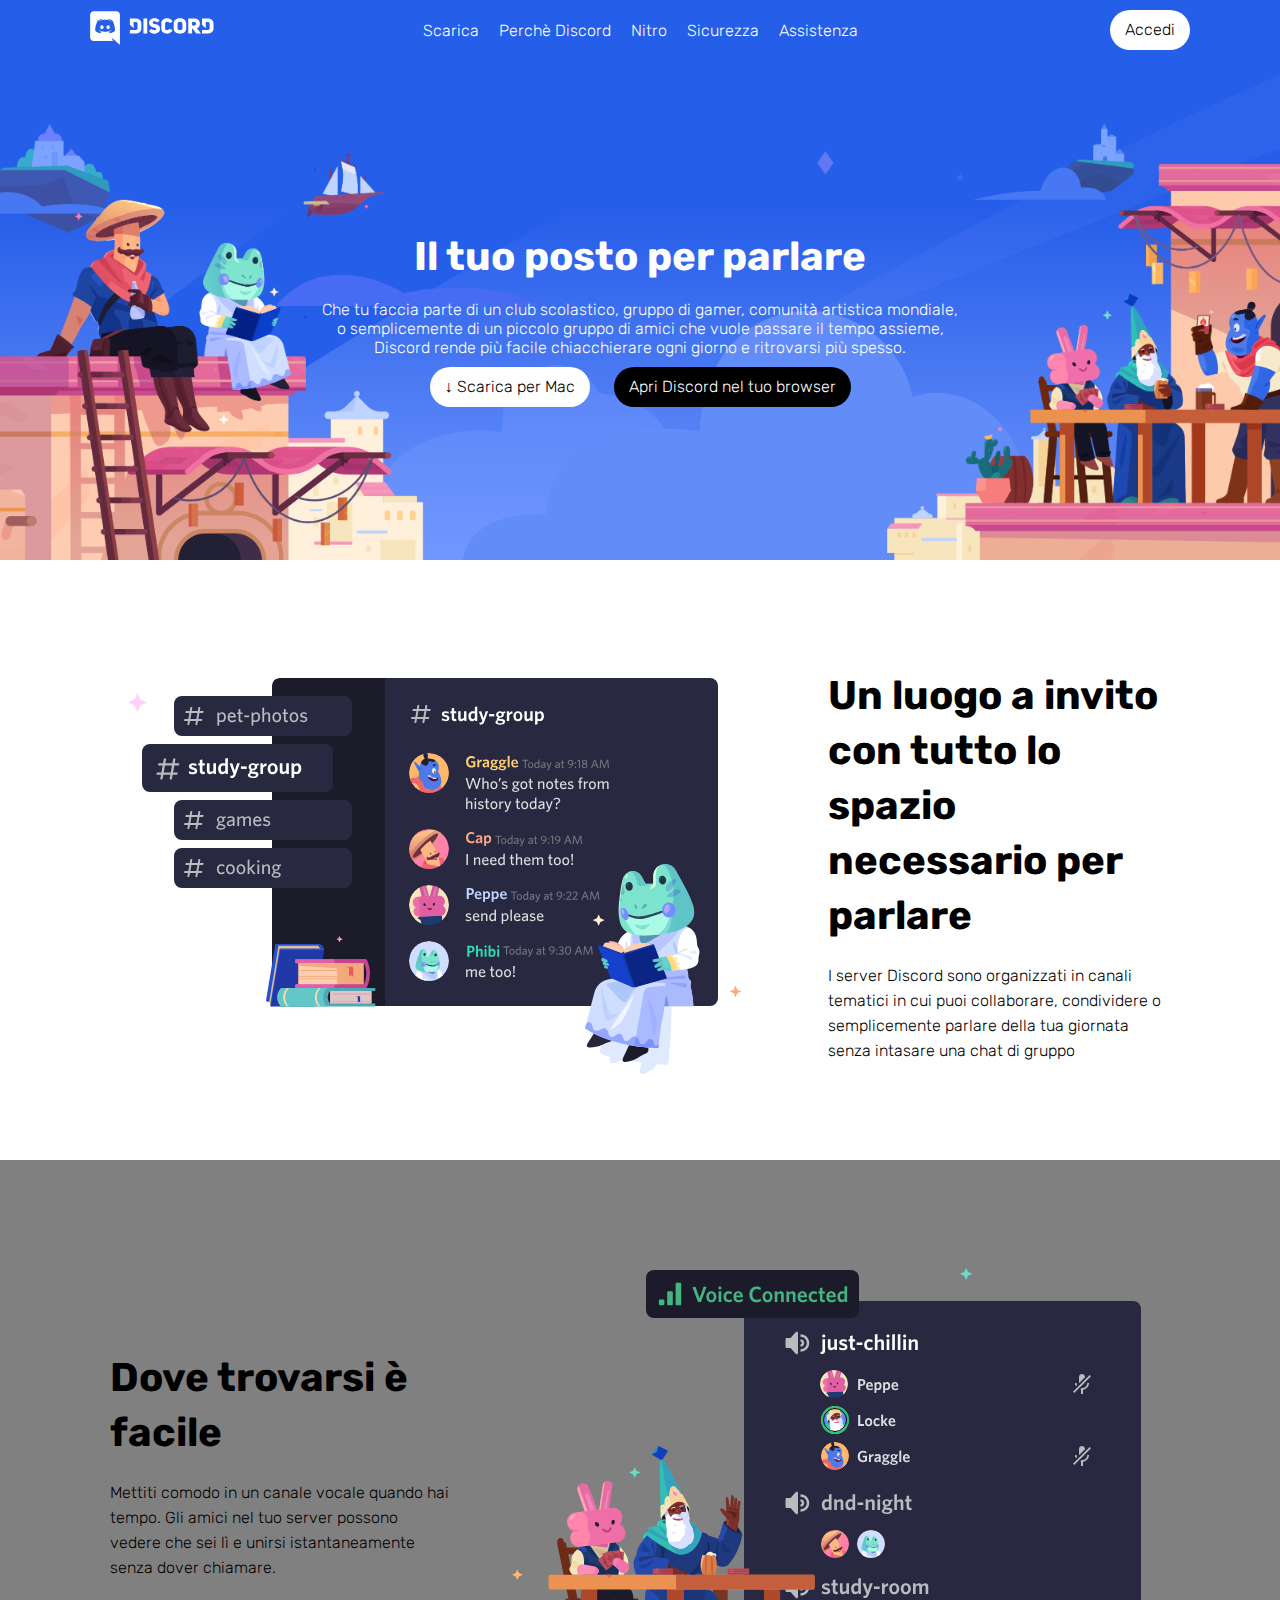
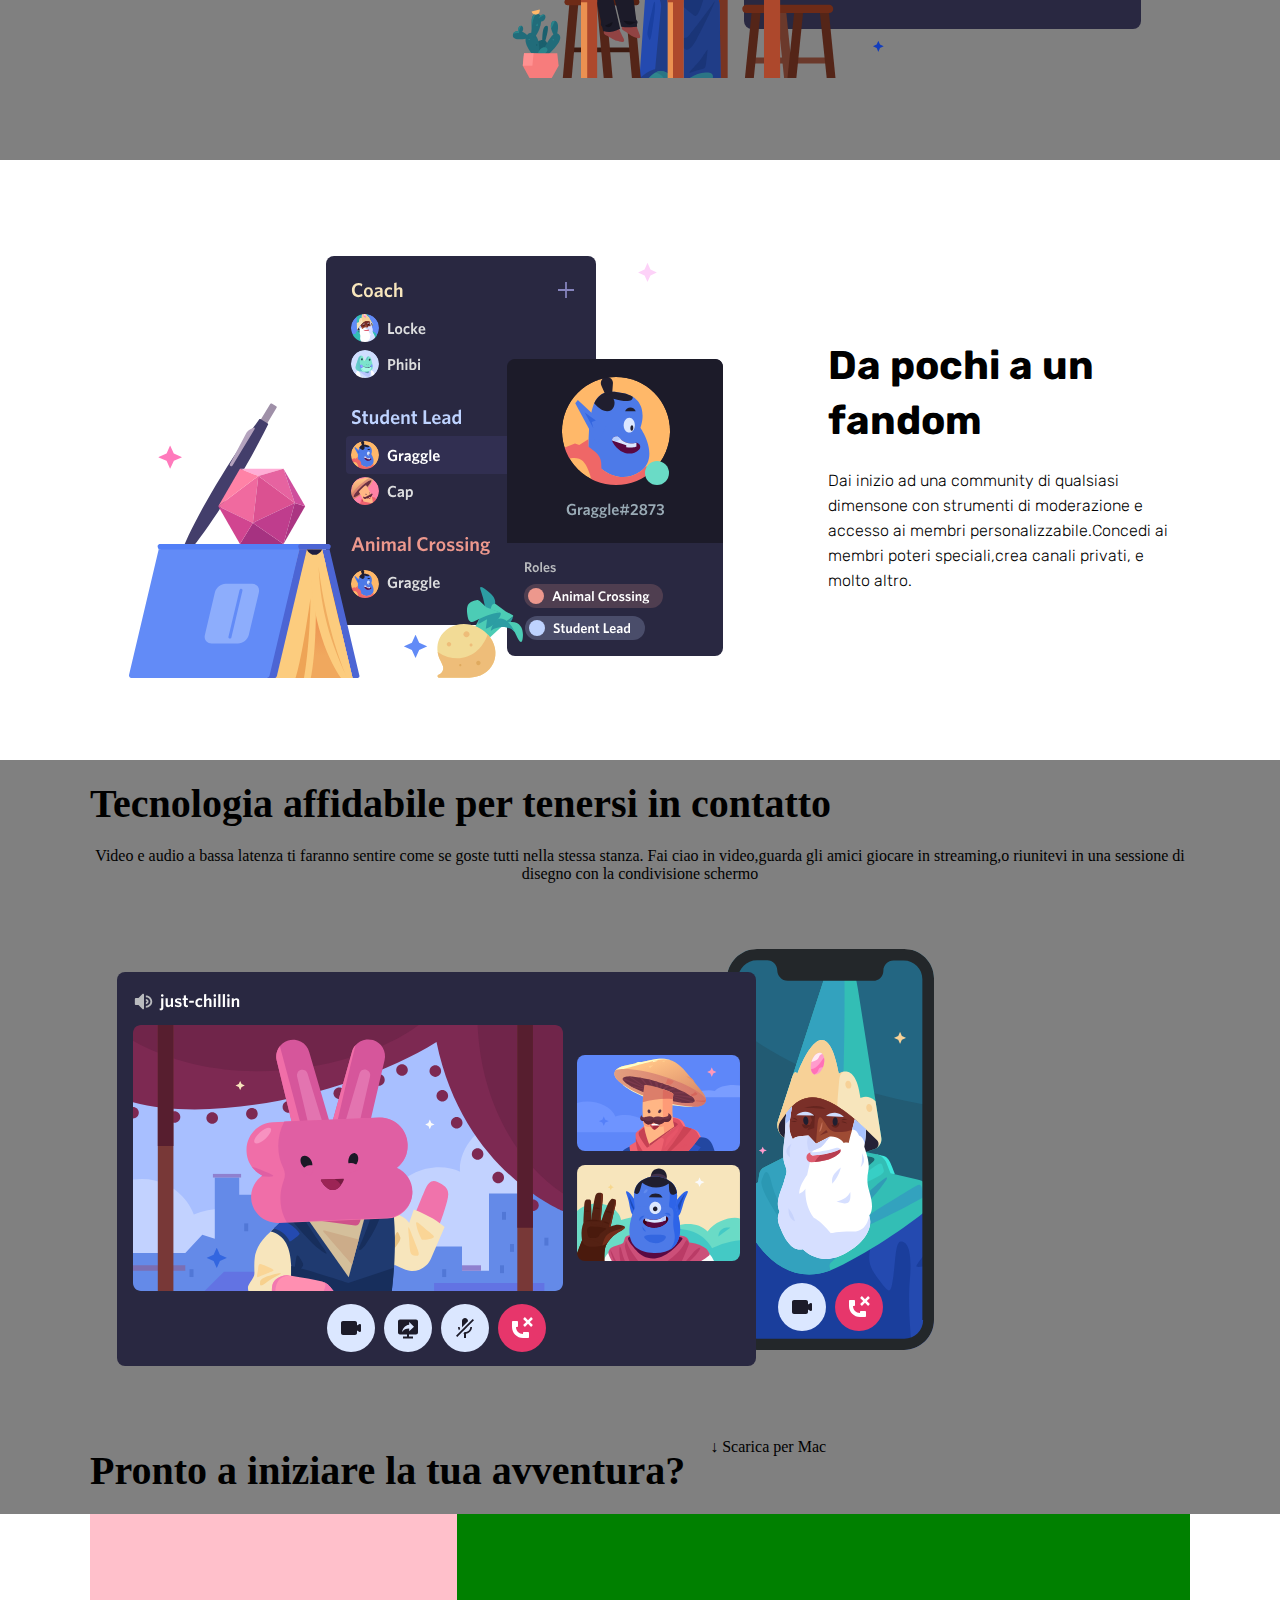
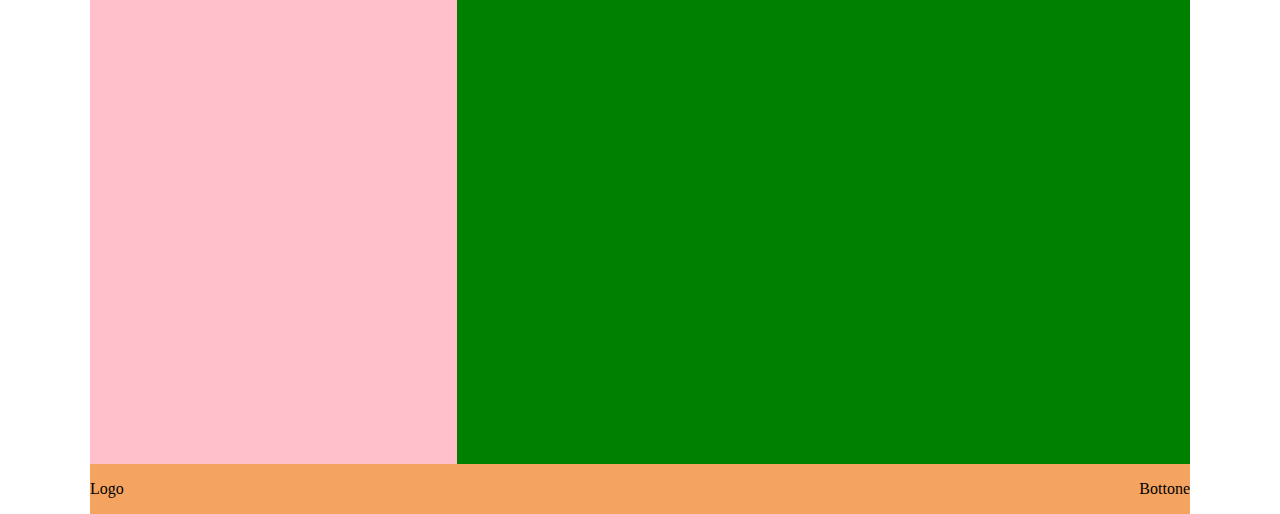
==== index.html @ 288ac65d "FEAT html container last added" ====
<!DOCTYPE html>
<html lang="en">
<head>
    <meta charset="UTF-8">
    <meta http-equiv="X-UA-Compatible" content="IE=edge">
    <meta name="viewport" content="width=device-width, initial-scale=1.0">
    <title>Discord</title>
    <link rel="stylesheet" href="./css/app.css">
    <link rel="preconnect" href="https://fonts.googleapis.com">
<link rel="preconnect" href="https://fonts.gstatic.com" crossorigin>
<link href="https://fonts.googleapis.com/css2?family=Rubik:wght@300;500;700&display=swap" rel="stylesheet">
</head>
<body>
    
</body>
</html>
<body>
    <header>
        <!-- inzio header  -->
        <div class="container up" >
            <div class="row row-col-3">
                <div class="col">
                    <img src="./img/logo.svg" alt="logo">
                </div>
                <div class="col" id="link">
                    <a href="index.html">Scarica</a>
                    <a href="index.html">Perchè Discord</a>
                    <a href="index.html">Nitro </a>
                    <a href="index.html">Sicurezza</a>
                    <a href="index.html">Assistenza</a>
                </div>
                <div class="col accedi" > 
                    <a href=index.html" id="login">Accedi </a>
                </div>
            </div>
        </div>
    </header> 
    <!-- fine header  -->
    <section class="banner">
        <!-- container piu piccolo - secondo blocco in css  -->
        <div class="container front ">
            <div class="row presentation">
                <div class="col title">Il tuo posto per parlare</div>
                <div class="col text">Che tu faccia parte di un club scolastico, gruppo di gamer, comunità artistica mondiale, <br>  o semplicemente di un piccolo gruppo di amici che vuole passare il tempo assieme, <br> Discord rende più facile chiacchierare ogni giorno e ritrovarsi più spesso.</div>
                <div class="col">
                    <span class="button" id="download">&#8595; Scarica per Mac</span>
                    <span class="button" id="browser"> Apri Discord nel tuo browser</span>
                </div>
            </div>
        </div>
    </section>

    <!-- sezione in cui ci sono i tre blocchi simili tra loro differenza nella disposizione delle colonne - terzo blocco su css  -->
    <section>
        <div class="container middle">
            <div class="row ">
                <div class="col" id="bigger">
                    <img src="./img/item1.svg" alt="foto rana">
                </div>
                <div class="col">
                    <h2 class="title middle"> Un luogo a invito con tutto lo spazio necessario per parlare</h2>
                    <p class="text aside"> I server Discord sono organizzati in canali tematici in cui puoi collaborare, condividere o semplicemente parlare della tua giornata senza intasare una chat di gruppo</p>
                </div>
            </div>
        </div>
    </section>
    <section id="grey">
        <div class="container middle">
            <div class="row ">
                <div class="col" >
                    <h2 class="title middle"> Dove trovarsi è facile</h2>
                    <p class="text aside"> Mettiti comodo in un canale vocale quando hai tempo. Gli amici nel tuo server possono vedere che sei lì e unirsi istantaneamente senza dover chiamare.</p>
                </div>
                <div class="col"id="bigger">
                    <img src="./img/item2.svg" alt="mago">
                </div>
            </div>
        </div>
    </section>
    <section>
        <div class="container middle">
            <div class="row">
                <div class="col" id="bigger">
                    <img src="./img/item3.svg" alt="ciclope">
                </div>
                <div class="col">
                    <h2 class="title middle">Da pochi a un fandom</h2>
                    <p class="text aside">Dai inizio ad una community di qualsiasi dimensone con strumenti di moderazione e accesso ai membri personalizzabile.Concedi ai membri poteri speciali,crea canali privati, e molto altro.</p>
                </div>
            </div>
        </div>
    </section>

    <!-- ultimo container simile con grosso banner --- quarto blocco in css -->

    <section  class="last" id="grey">
        <div class="container last">
            <div class="row">
                <div class="col title">
                    <span>Tecnologia affidabile per tenersi in contatto</span>
                </div>
                <div class="col text">
                    <span>Video e audio a bassa latenza ti faranno sentire come se goste tutti nella stessa stanza. Fai ciao in video,guarda gli amici giocare in streaming,o riunitevi in una sessione di disegno con la condivisione schermo </span> 
                </div>
                <div class="col" id="big-image">
                    <img src="./img/item4-big.svg" alt="tablet e phone">
                </div>
                <div class="col title stars">
                    <span>Pronto a iniziare la tua avventura?</span>
                </div>
                <div class="col">
                    <span class="button" id="download-end-page">&#8595; Scarica per Mac</span>
                </div>
            </div>
        </div>
    </section>

    <!-- ultima zona con footer --- zona footer in css -->

    <footer>
        <div class="container footer-start">
            <div class="row row-col-6">
                <div class="col" id="colonna"></div>
                <div class="col"></div>
                <div class="col"></div>
                <div class="col"></div>
                <div class="col"></div>
            </div>
        </div>
        <div class="container footer-end">
            <div class="row">
                <div class="col">Logo</div>
                <div class="col">Bottone</div>

            </div>
        </div>

    </footer>
    
</body>
</html>
---- css/app.css ----
*{
    margin: 0;
    padding: 0;
    box-sizing: border-box;
}
.debug header{
    background-color: salmon;
    min-height: 80px;
}
.debug .up{
    padding: 20px;
    border: 1px dotted black;
}
.debug .row{
    border: 1px dotted black;
}
.debug .col{
    border: 1px dotted black;
}
.debug section{
    background-color: blue;
    min-height: 500px;
}
.debug .front{
    padding: 50px;
    border: 1px dotted black;
}
.debug .middle{
    padding: 50px;
    border: 1px dotted black;
}
.debug .last{
    padding: 50px;
    border: 1px dotted black;
}
.debug footer{
    background-color: black;
}
.debug .start{
    padding-top: 5px;
    padding-bottom: 30px;
    border: 1px dotted black;   
}
.debug .end{
    padding-top: 10px;
}

/* fine zona debug  */


/* parte di stile con blocchi  */
.container{
    max-width: 1100px;
    margin: 0 auto;
}
.row{
    display: flex;
    flex-wrap: wrap;
}
a{
    text-decoration: none;
    color: white;
    padding: 0 8px;
}

/* inizio zona header  */

header{
    background-color: #255ee9;
    padding: 10px;
    font-family: 'Rubik', sans-serif;
}

header .row{
    justify-content: space-between;
    align-items: center;
}
.row-col-3 > .col{
    flex-basis: 25%;
    background-color: #255ee9;
}
.accedi{
    display: flex;
    justify-content: end;
}
#link{
    flex-basis: 50%;
    text-align: center;
    font-weight: lighter;
}
#login{
    width: 80px;
    background-color: white;
    border-radius: 20px;
    line-height: 30px;
    padding: 5px;
    text-align: center;
    display: inline-block;
    font-weight: lighter;
    color: black;
}

/* secondo blocco  */
.banner{
    background-image: url(./../img/jumbo.png);
    background-size: cover;
    background-repeat: no-repeat; 
    min-height: 500px;
}
.front .col{
    color: white;
    font-family: 'Rubik', sans-serif;

}
.row.presentation{
    justify-content: center;
}

.front{
    display: flex;
    align-items: center;
    max-width: 700px;
    min-height: 500px;
   
}
.title{
    font-size: 40px;
    font-weight: bold;
    padding: 20px 0;  
}
.text{
    font-weight: lighter;
    padding-bottom: 10px;
    text-align: center;
}
.button{
    margin: 0 10px;
    font-weight: lighter;
    padding: 5px 15px;
    border-radius: 20px;
    line-height: 30px;
    text-align: center;
    display: inline-block;
}
#download{
    background-color: white;
    color: black;
}
#browser{
    background-color: black;
    color: white;
}

/* terzo blocco */
#grey{
    background-color: grey;
}
.middle .col{
    flex-basis: 40% ;
    padding: 0 20px;
}
#bigger{
    flex-basis: 60%;
}
.middle > .row{
    min-height: 600px ;
    font-family: 'Rubik', sans-serif;;
    display: flex;
    flex-wrap: nowrap;
    align-items: center;
}
.title.middle{
    font-weight: 700;
    line-height: 55px;
}
.text.aside{
    text-align: unset;
    line-height: 25px;
}


/* quarto blocco  */

.last .row{
    min-height: 600px;
}
.last{
    flex-basis: 100%;
}

/* zona blocco foooter e colonne all'interno */

.row-col-6 > .col{
    flex-basis: calc(100% / 6);
    background-color: green;
}
.footer-start > .row{
    flex-wrap: wrap;
    min-height: 550px;
}
.footer-end > .row{
    align-items: center;
    justify-content: space-between;
    min-height: 50px;
    background-color: sandybrown;
}
#colonna{
    flex-basis: calc(100% / 3);
    background-color: pink;
}
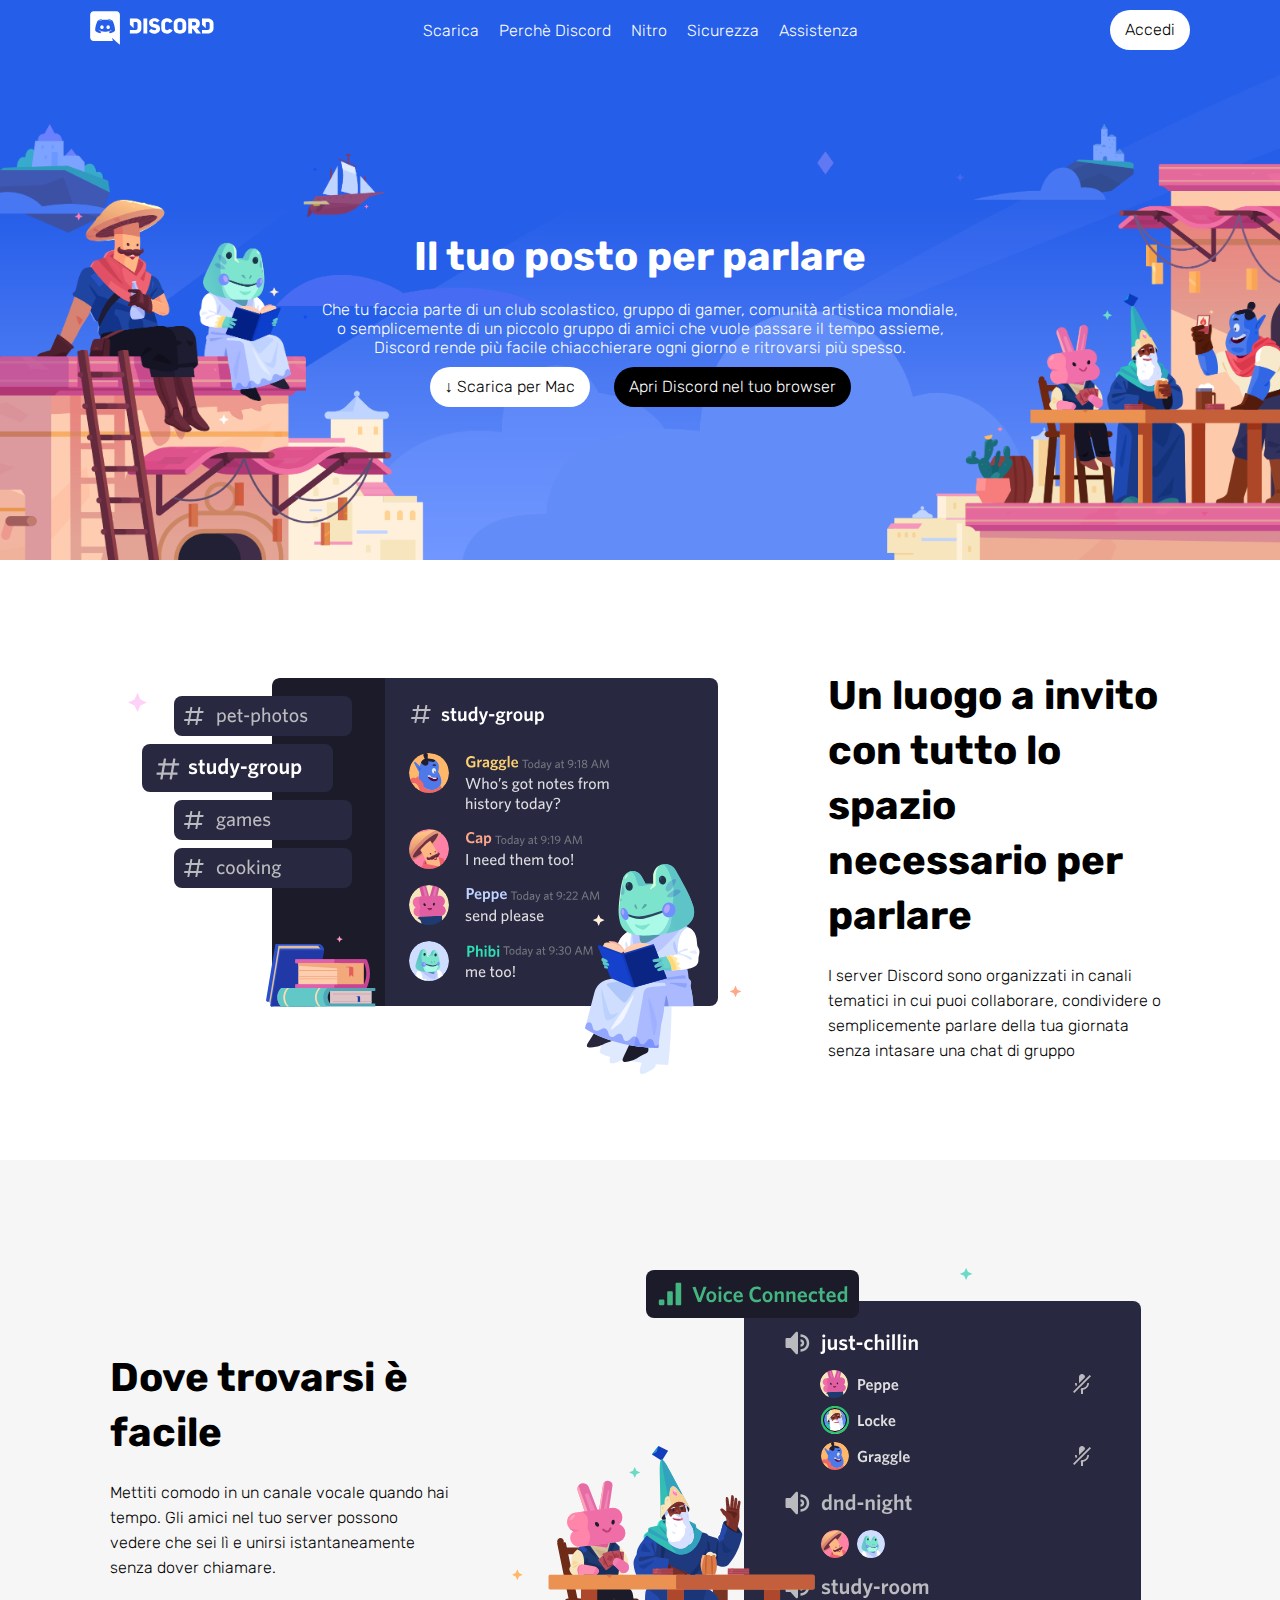
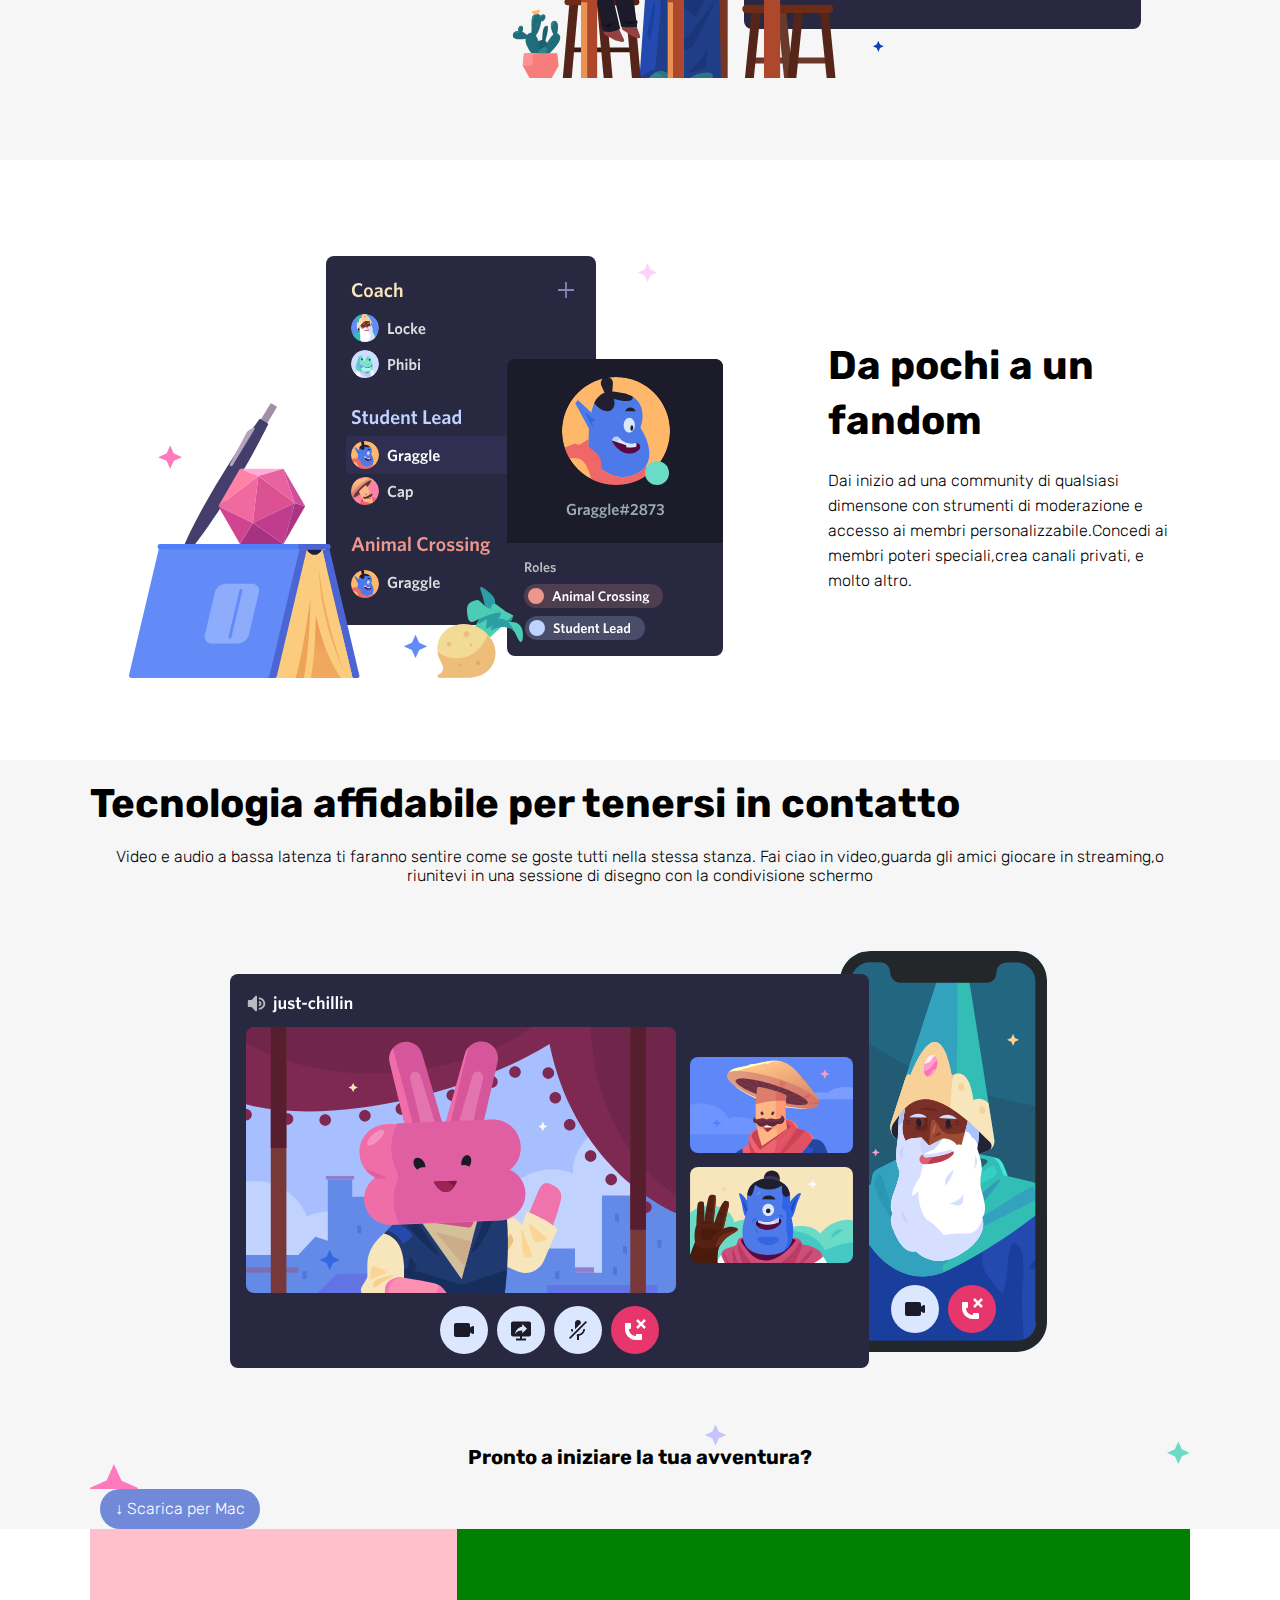
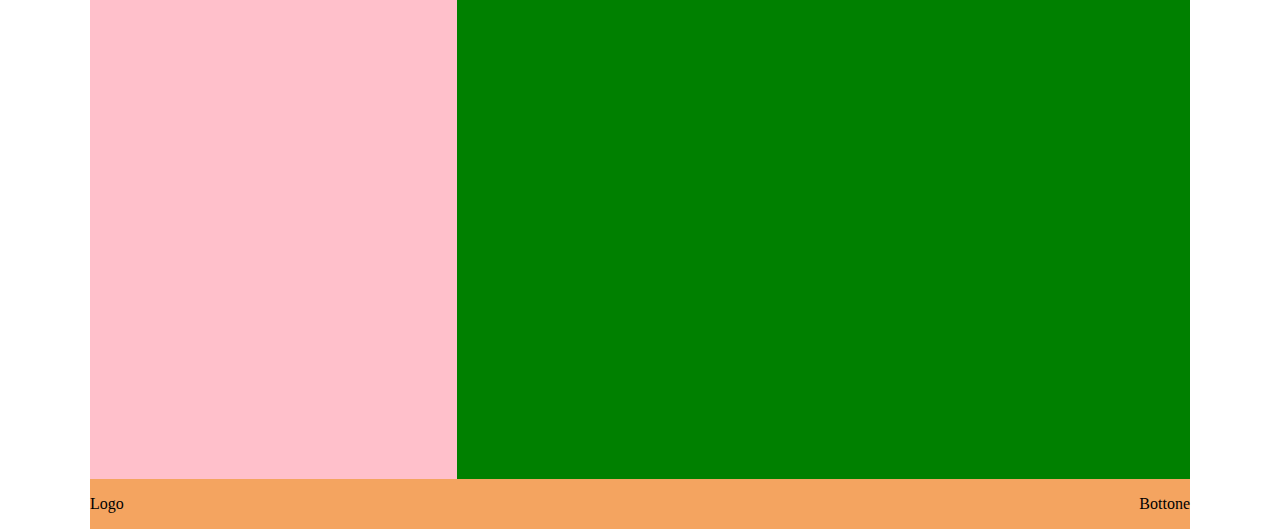
==== commit 7079adb5: "EDIT font style added for last container" ====
--- a/index.html
+++ b/index.html
@@ -8,7 +8,9 @@
     <link rel="stylesheet" href="./css/app.css">
     <link rel="preconnect" href="https://fonts.googleapis.com">
 <link rel="preconnect" href="https://fonts.gstatic.com" crossorigin>
-<link href="https://fonts.googleapis.com/css2?family=Rubik:wght@300;500;700&display=swap" rel="stylesheet">
+<link rel="preconnect" href="https://fonts.googleapis.com">
+<link rel="preconnect" href="https://fonts.gstatic.com" crossorigin>
+<link href="https://fonts.googleapis.com/css2?family=Open+Sans:wght@400;500&family=Rubik:wght@300;500;700&display=swap" rel="stylesheet">
 </head>
 <body>
     
--- a/css/app.css
+++ b/css/app.css
@@ -153,7 +153,7 @@
 
 /* terzo blocco */
 #grey{
-    background-color: grey;
+    background-color: #f6f6f6;
 }
 .middle .col{
     flex-basis: 40% ;
@@ -184,8 +184,32 @@
 .last .row{
     min-height: 600px;
 }
+.last .col{
+    display: flex;
+    justify-content: center;
+}
 .last{
+    display: flex;
     flex-basis: 100%;
+    font-family: 'Rubik', sans-serif;
+}
+.stars{
+    background-image: url(./../img/stars.svg);
+    background-size: cover;
+    background-repeat: no-repeat;
+    flex-basis: 100%;
+    font-size: 20px;
+}
+#big-image{
+    width: 100%;
+    flex-basis: 100%;
+    display: flex;
+    justify-content: center;
+}
+#download-end-page{
+    background-color: #7289da;
+    color: white;
+    align-items: center;
 }
 
 /* zona blocco foooter e colonne all'interno */
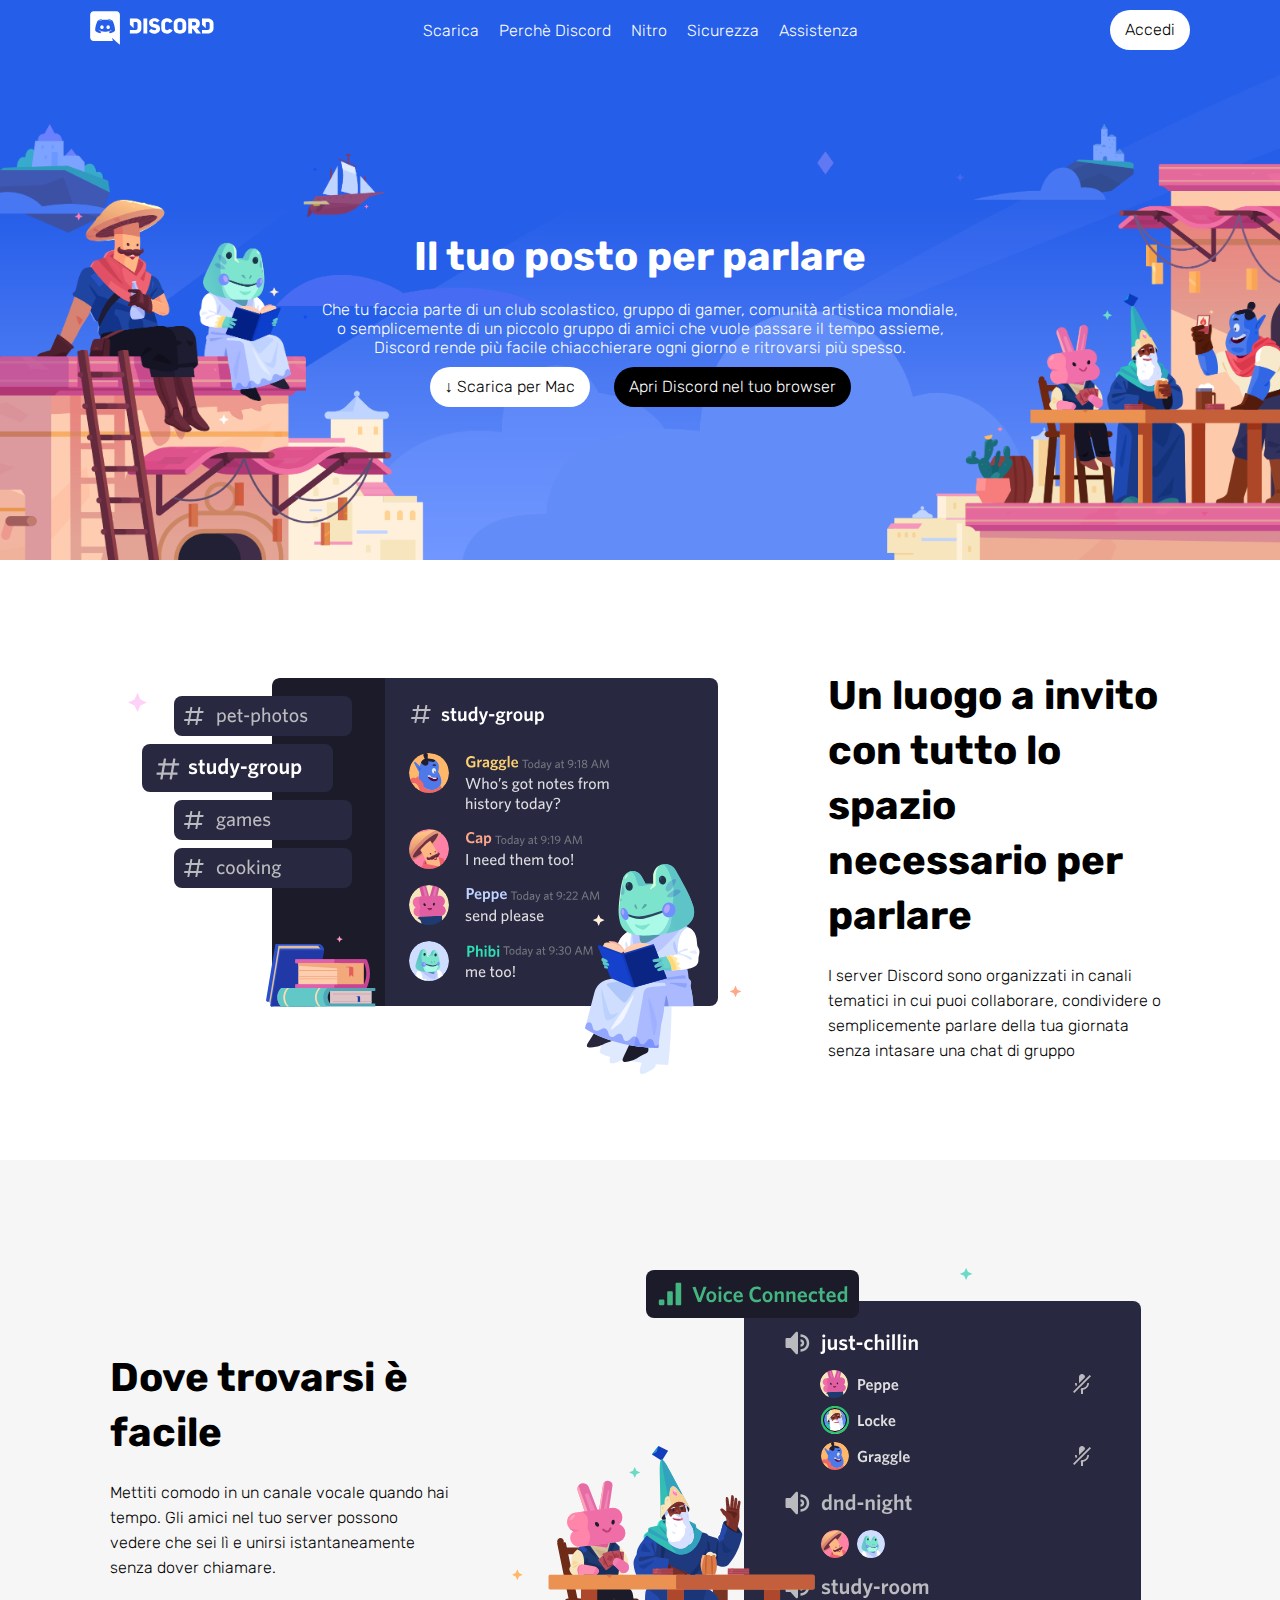
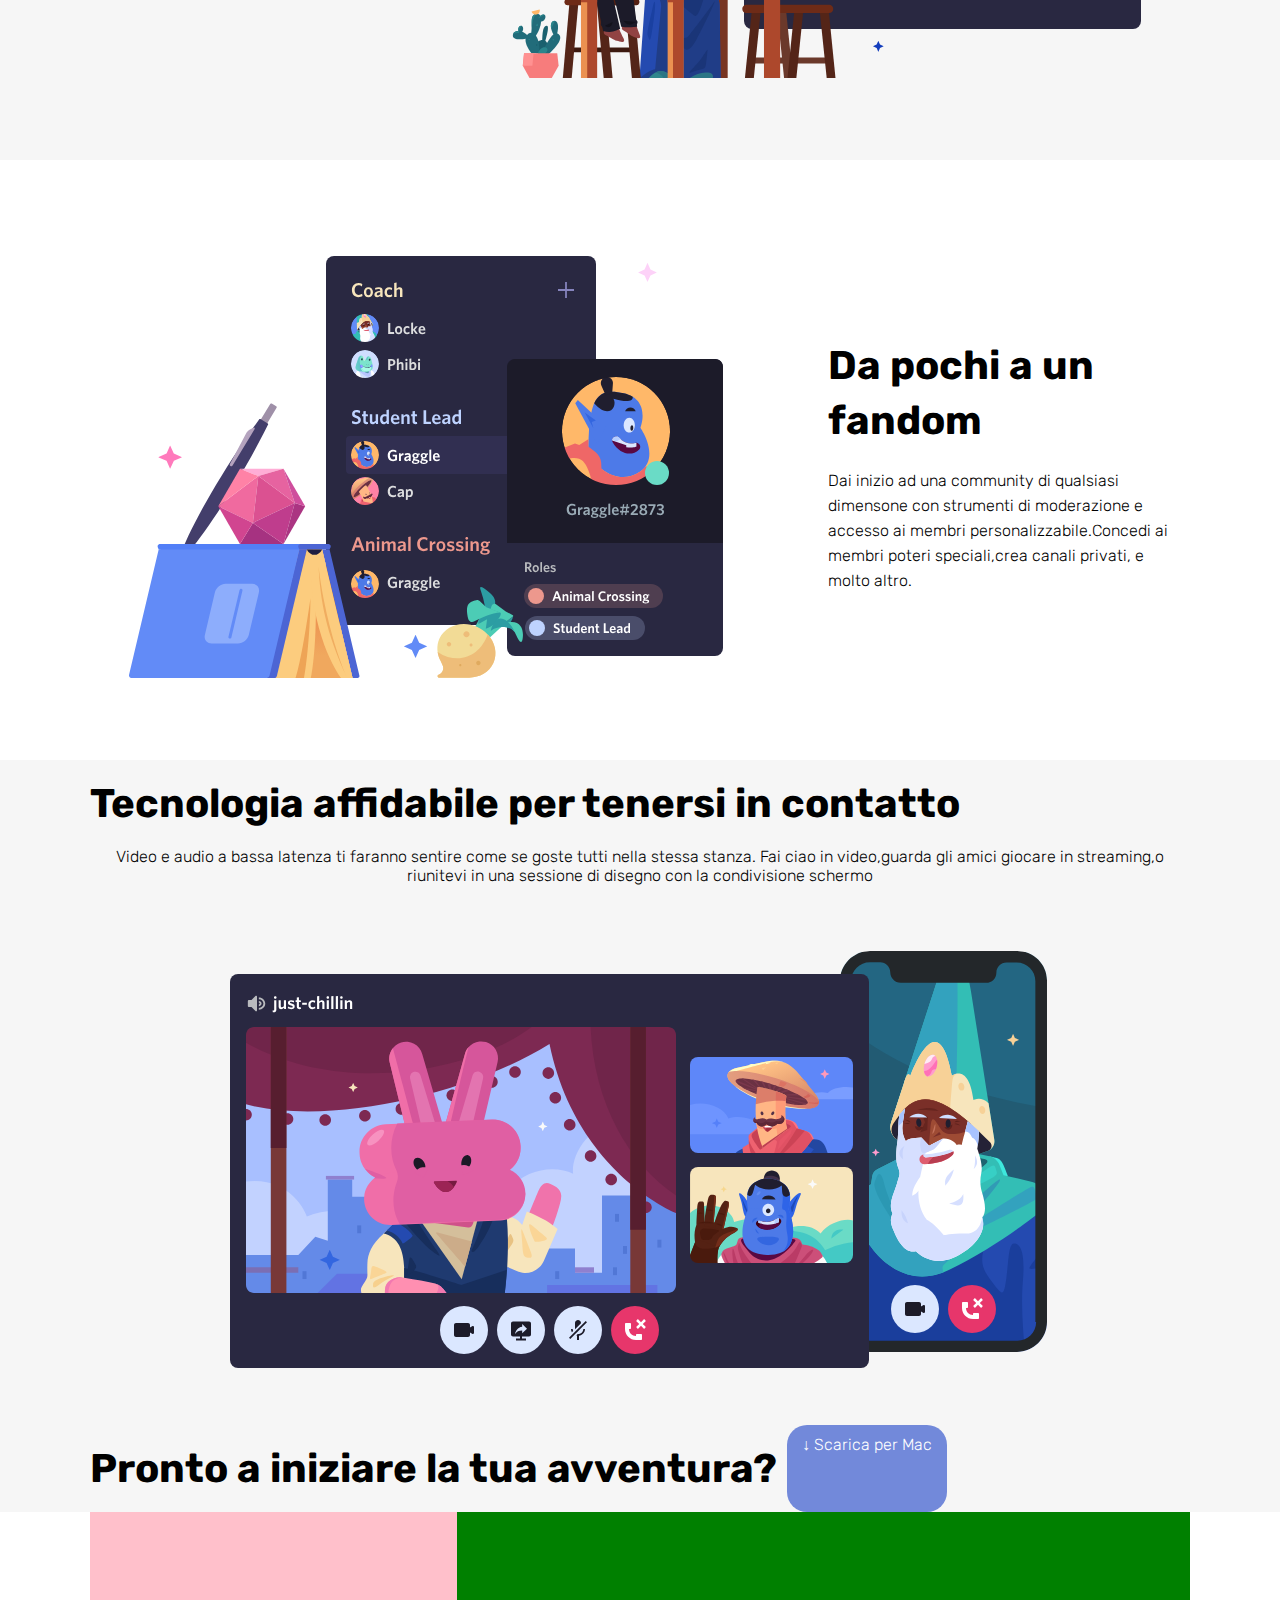
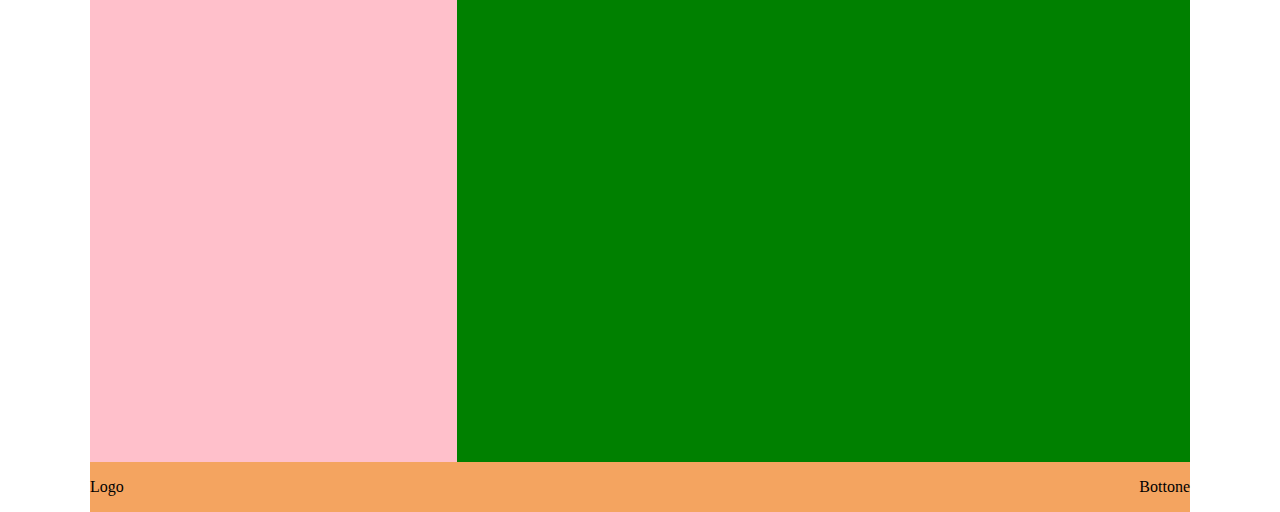
==== commit 8bee9093: "FEAT html span added" ====
--- a/index.html
+++ b/index.html
@@ -95,20 +95,20 @@
 
     <!-- ultimo container simile con grosso banner --- quarto blocco in css -->
 
-    <section  class="last" id="grey">
+    <section id="grey">
         <div class="container last">
             <div class="row">
-                <div class="col title">
-                    <span>Tecnologia affidabile per tenersi in contatto</span>
+                <div class="col">
+                    <span class="title">Tecnologia affidabile per tenersi in contatto</span>
                 </div>
-                <div class="col text">
-                    <span>Video e audio a bassa latenza ti faranno sentire come se goste tutti nella stessa stanza. Fai ciao in video,guarda gli amici giocare in streaming,o riunitevi in una sessione di disegno con la condivisione schermo </span> 
+                <div class="col">
+                    <span class="text">Video e audio a bassa latenza ti faranno sentire come se goste tutti nella stessa stanza. Fai ciao in video,guarda gli amici giocare in streaming,o riunitevi in una sessione di disegno con la condivisione schermo </span> 
                 </div>
                 <div class="col" id="big-image">
                     <img src="./img/item4-big.svg" alt="tablet e phone">
                 </div>
-                <div class="col title stars">
-                    <span>Pronto a iniziare la tua avventura?</span>
+                <div class="col title" id="stars">
+                    <span >Pronto a iniziare la tua avventura?</span>
                 </div>
                 <div class="col">
                     <span class="button" id="download-end-page">&#8595; Scarica per Mac</span>
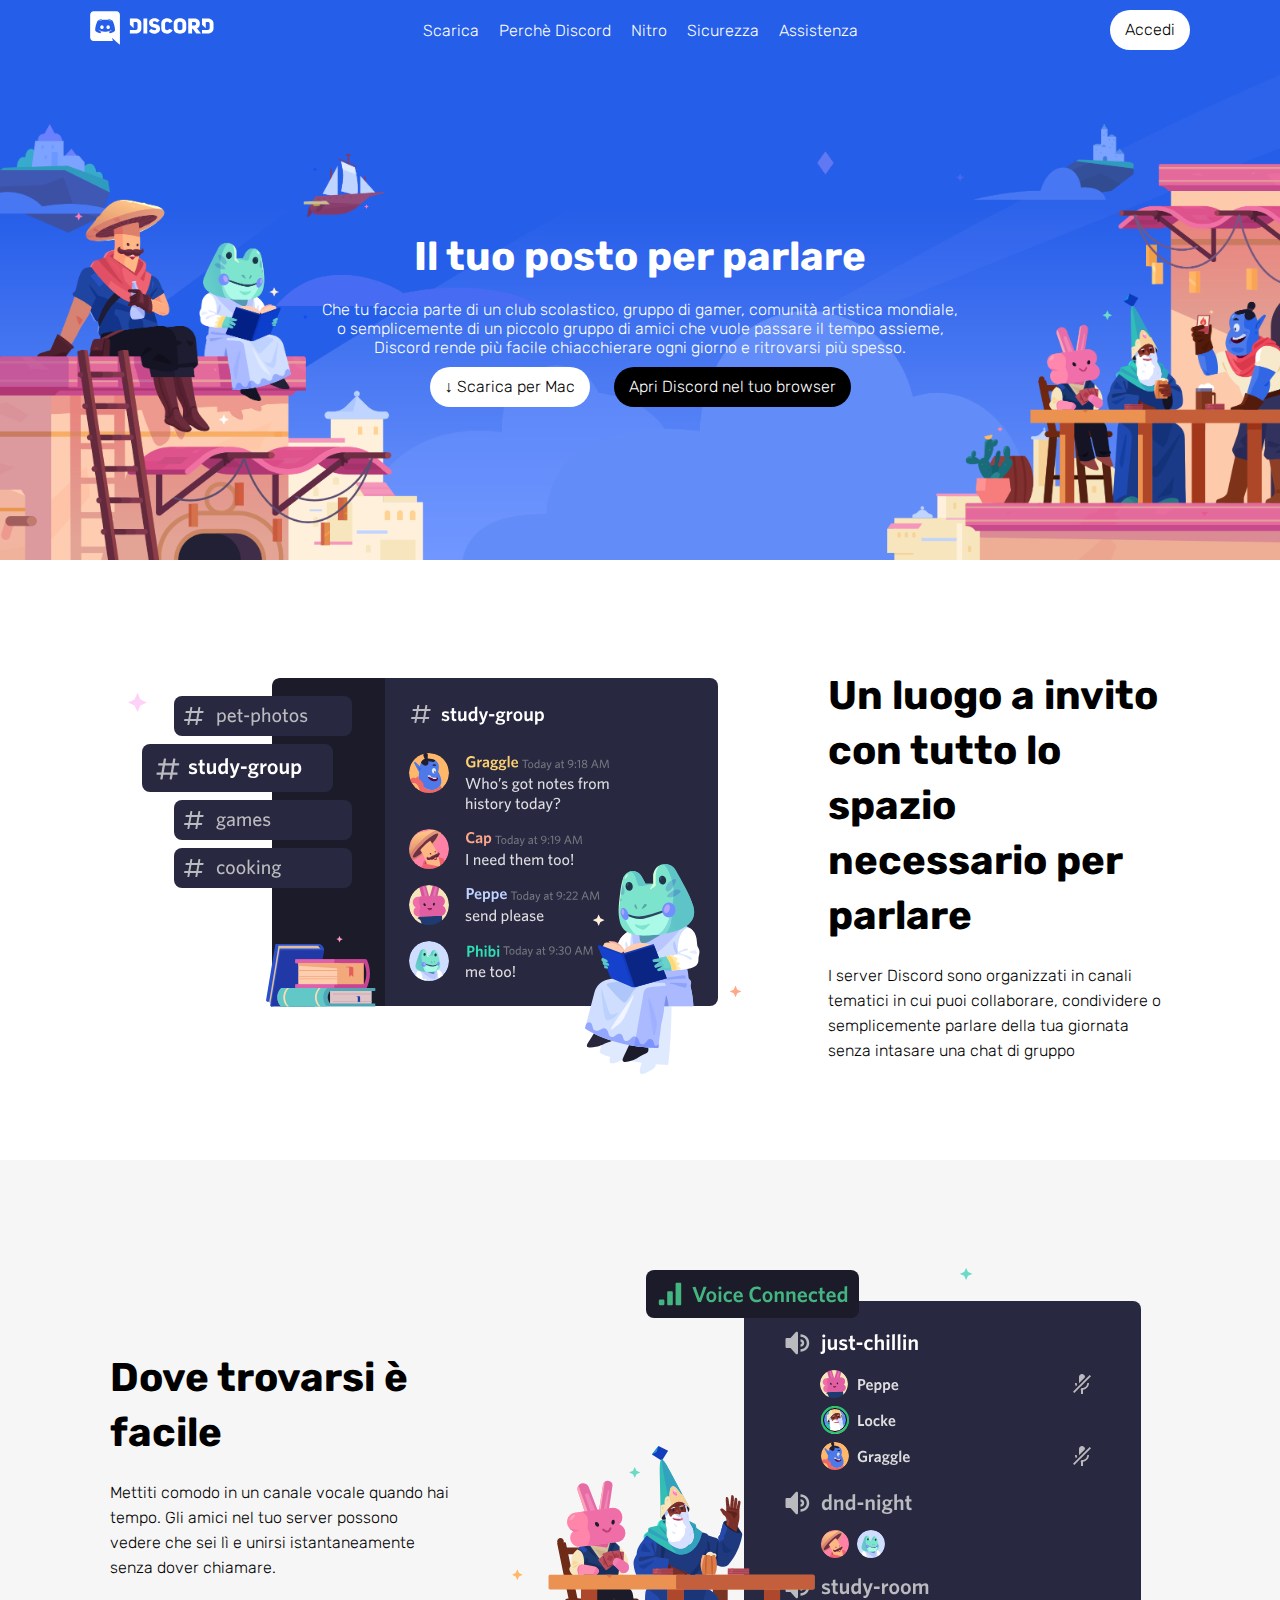
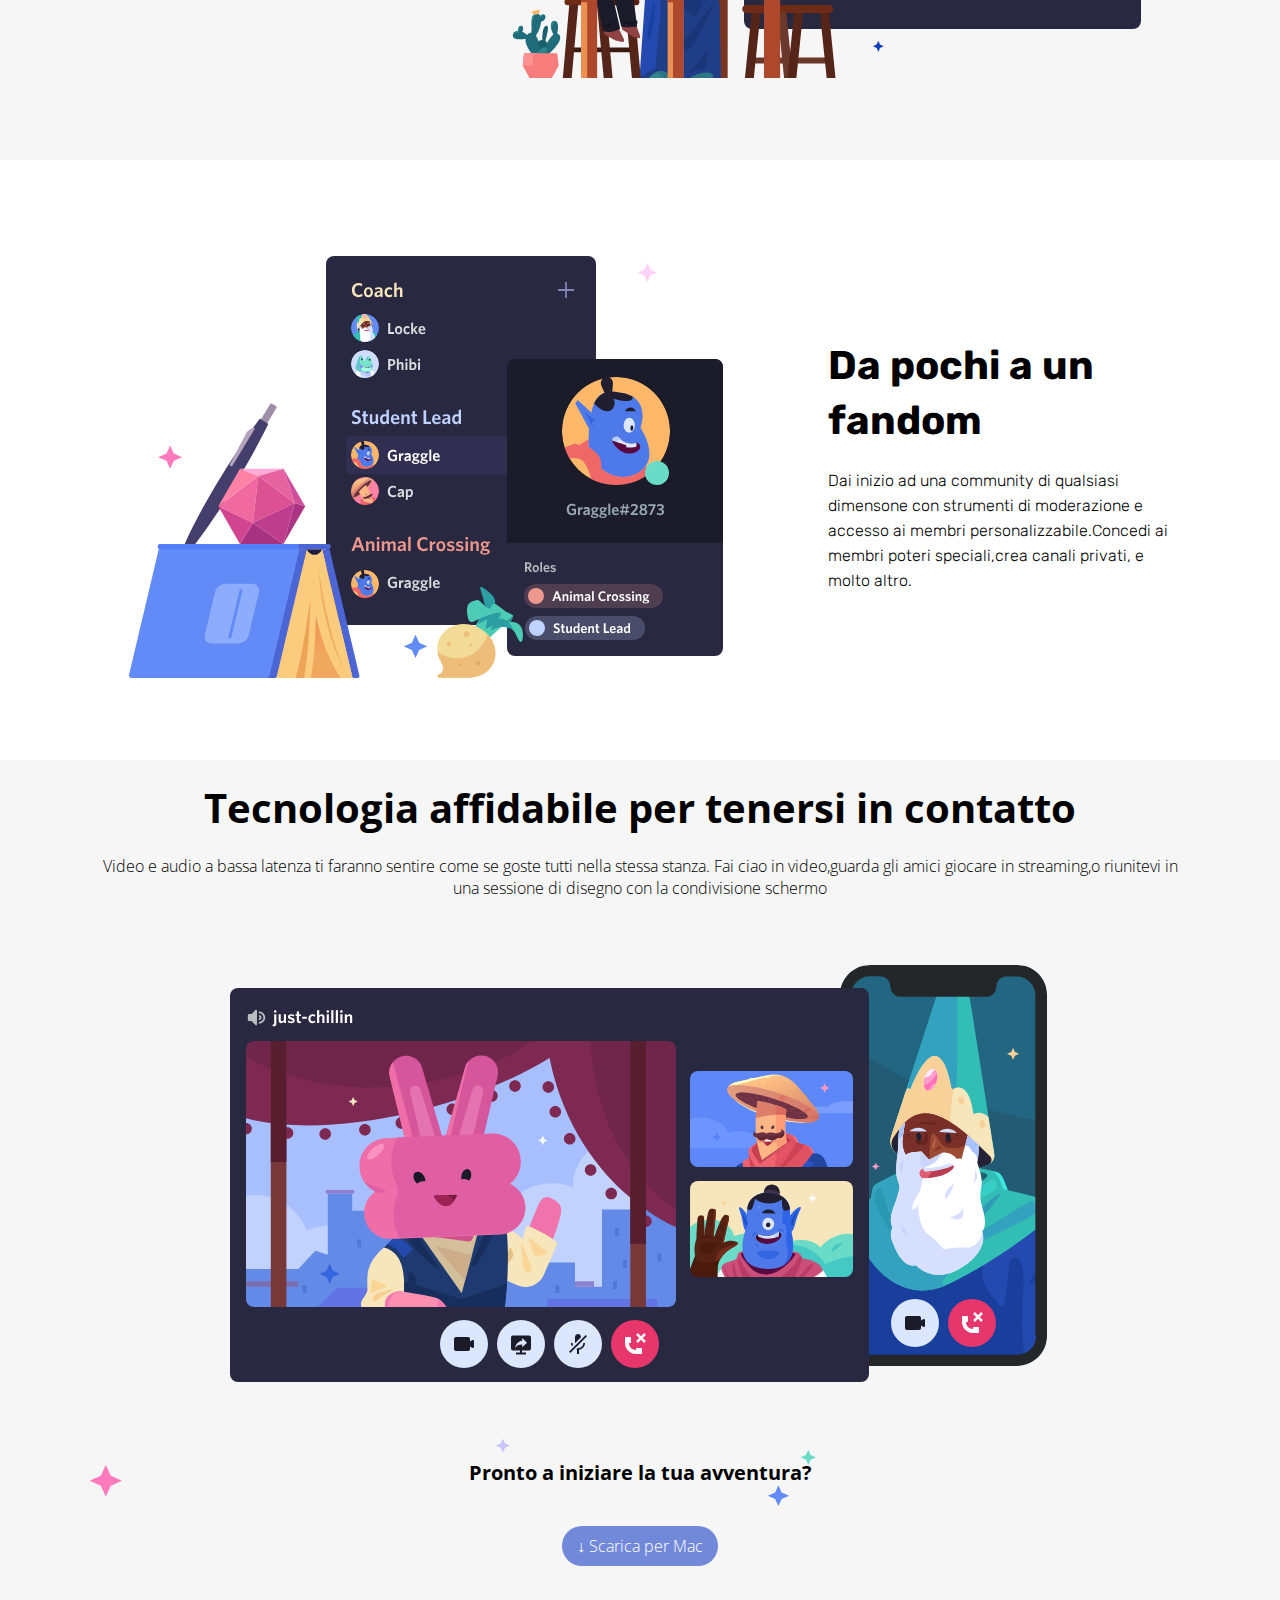
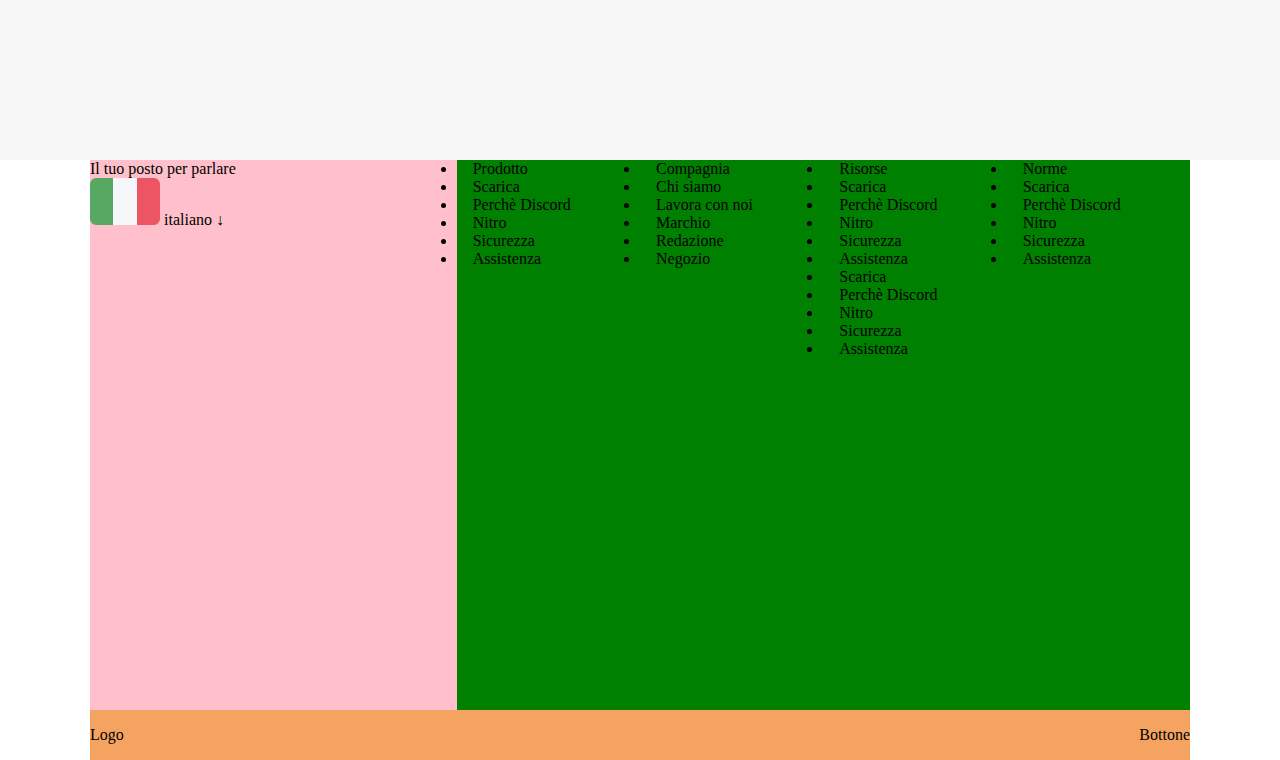
==== commit 880b027e: "FEAT html added ul-li" ====
--- a/index.html
+++ b/index.html
@@ -122,11 +122,57 @@
     <footer>
         <div class="container footer-start">
             <div class="row row-col-6">
-                <div class="col" id="colonna"></div>
-                <div class="col"></div>
-                <div class="col"></div>
-                <div class="col"></div>
-                <div class="col"></div>
+                <div class="col" id="colonna">
+                    <p>Il tuo posto per parlare</p>
+                    <img src="./img/ita.png" alt="bandiera">
+                    <span>italiano &ShortDownArrow;</span>
+                    <p></p>
+                </div>
+                <div class="col">
+                    <ul>
+                        <li><a href="index.html"></a> Prodotto</li>
+                        <li><a href="index.html"></a>Scarica</li>
+                        <li><a href="index.html"></a>Perchè Discord</li>
+                        <li><a href="index.html"></a> Nitro</li>
+                        <li><a href="index.html"></a>Sicurezza</li>
+                        <li><a href="index.html"></a>Assistenza</li>
+                    </ul>
+                </div>
+                <div class="col">
+                    <ul>
+                        <li><a href="index.html"></a>Compagnia</li>
+                        <li><a href="index.html"></a>Chi siamo</li>
+                        <li><a href="index.html"></a>Lavora con noi</li>
+                        <li><a href="index.html"></a>Marchio</li>
+                        <li><a href="index.html"></a>Redazione</li>
+                        <li><a href="index.html"></a>Negozio</li>
+                    </ul>
+                </div>
+                <div class="col">
+                    <ul>
+                        <li><a href="index.html"></a>Risorse</li>
+                        <li><a href="index.html"></a>Scarica</li>
+                        <li><a href="index.html"></a>Perchè Discord</li>
+                        <li><a href="index.html"></a> Nitro</li>
+                        <li><a href="index.html"></a>Sicurezza</li>
+                        <li><a href="index.html"></a>Assistenza</li>
+                        <li><a href="index.html"></a>Scarica</li>
+                        <li><a href="index.html"></a>Perchè Discord</li>
+                        <li><a href="index.html"></a> Nitro</li>
+                        <li><a href="index.html"></a>Sicurezza</li>
+                        <li><a href="index.html"></a>Assistenza</li>
+                    </ul>
+                </div>
+                <div class="col">
+                    <ul>
+                        <li><a href="index.html"></a>Norme</li>
+                        <li><a href="index.html"></a>Scarica</li>
+                        <li><a href="index.html"></a>Perchè Discord</li>
+                        <li><a href="index.html"></a> Nitro</li>
+                        <li><a href="index.html"></a>Sicurezza</li>
+                        <li><a href="index.html"></a>Assistenza</li>
+                    </ul>
+                </div>
             </div>
         </div>
         <div class="container footer-end">
--- a/css/app.css
+++ b/css/app.css
@@ -183,22 +183,22 @@
 
 .last .row{
     min-height: 600px;
+    justify-content: center;
 }
 .last .col{
     display: flex;
     justify-content: center;
 }
 .last{
-    display: flex;
+    min-height: 1000px;
+    font-family: 'Open Sans', sans-serif;
+}
+#stars{
+    background-image: url(./../img/stars.svg);
+    background-size: contain;
+    background-repeat: no-repeat;
+    font-size: 20px;
     flex-basis: 100%;
-    font-family: 'Rubik', sans-serif;
-}
-.stars{
-    background-image: url(./../img/stars.svg);
-    background-size: cover;
-    background-repeat: no-repeat;
-    flex-basis: 100%;
-    font-size: 20px;
 }
 #big-image{
     width: 100%;
@@ -209,7 +209,7 @@
 #download-end-page{
     background-color: #7289da;
     color: white;
-    align-items: center;
+    margin: 20px;
 }
 
 /* zona blocco foooter e colonne all'interno */
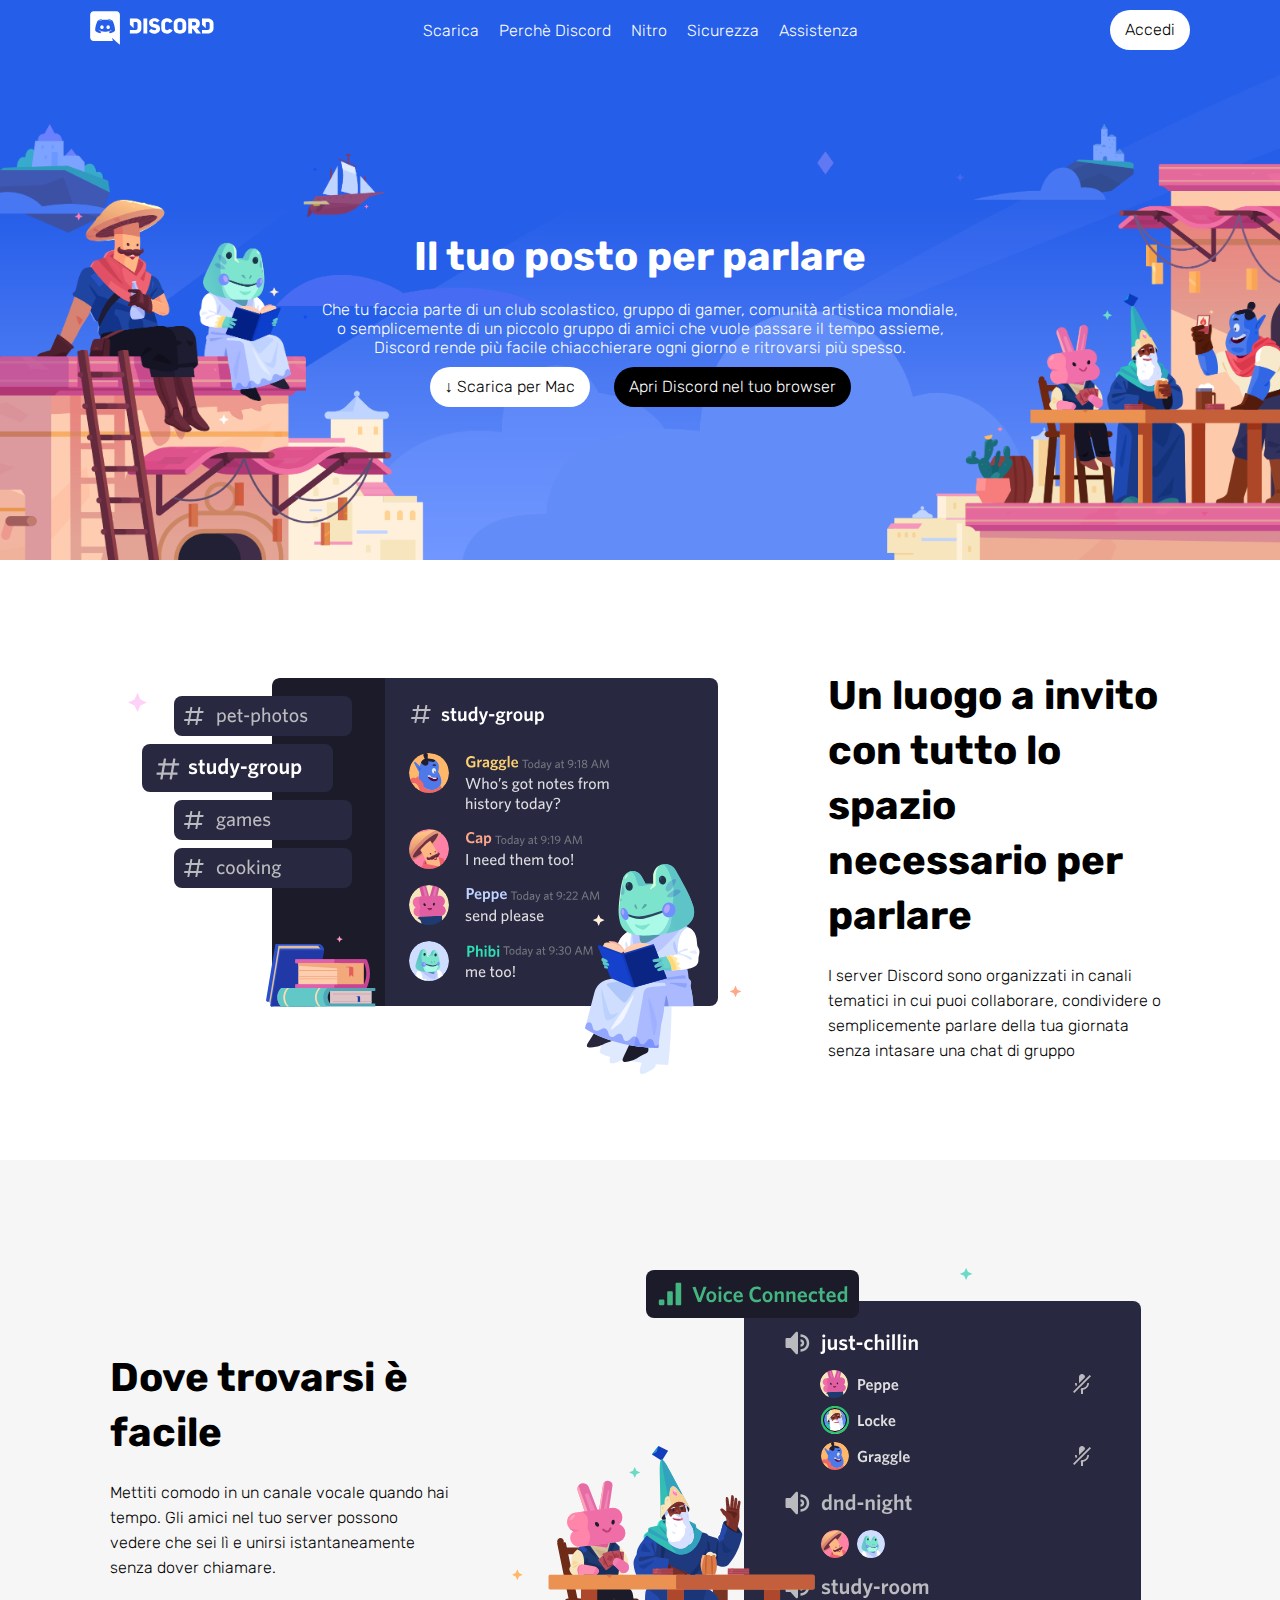
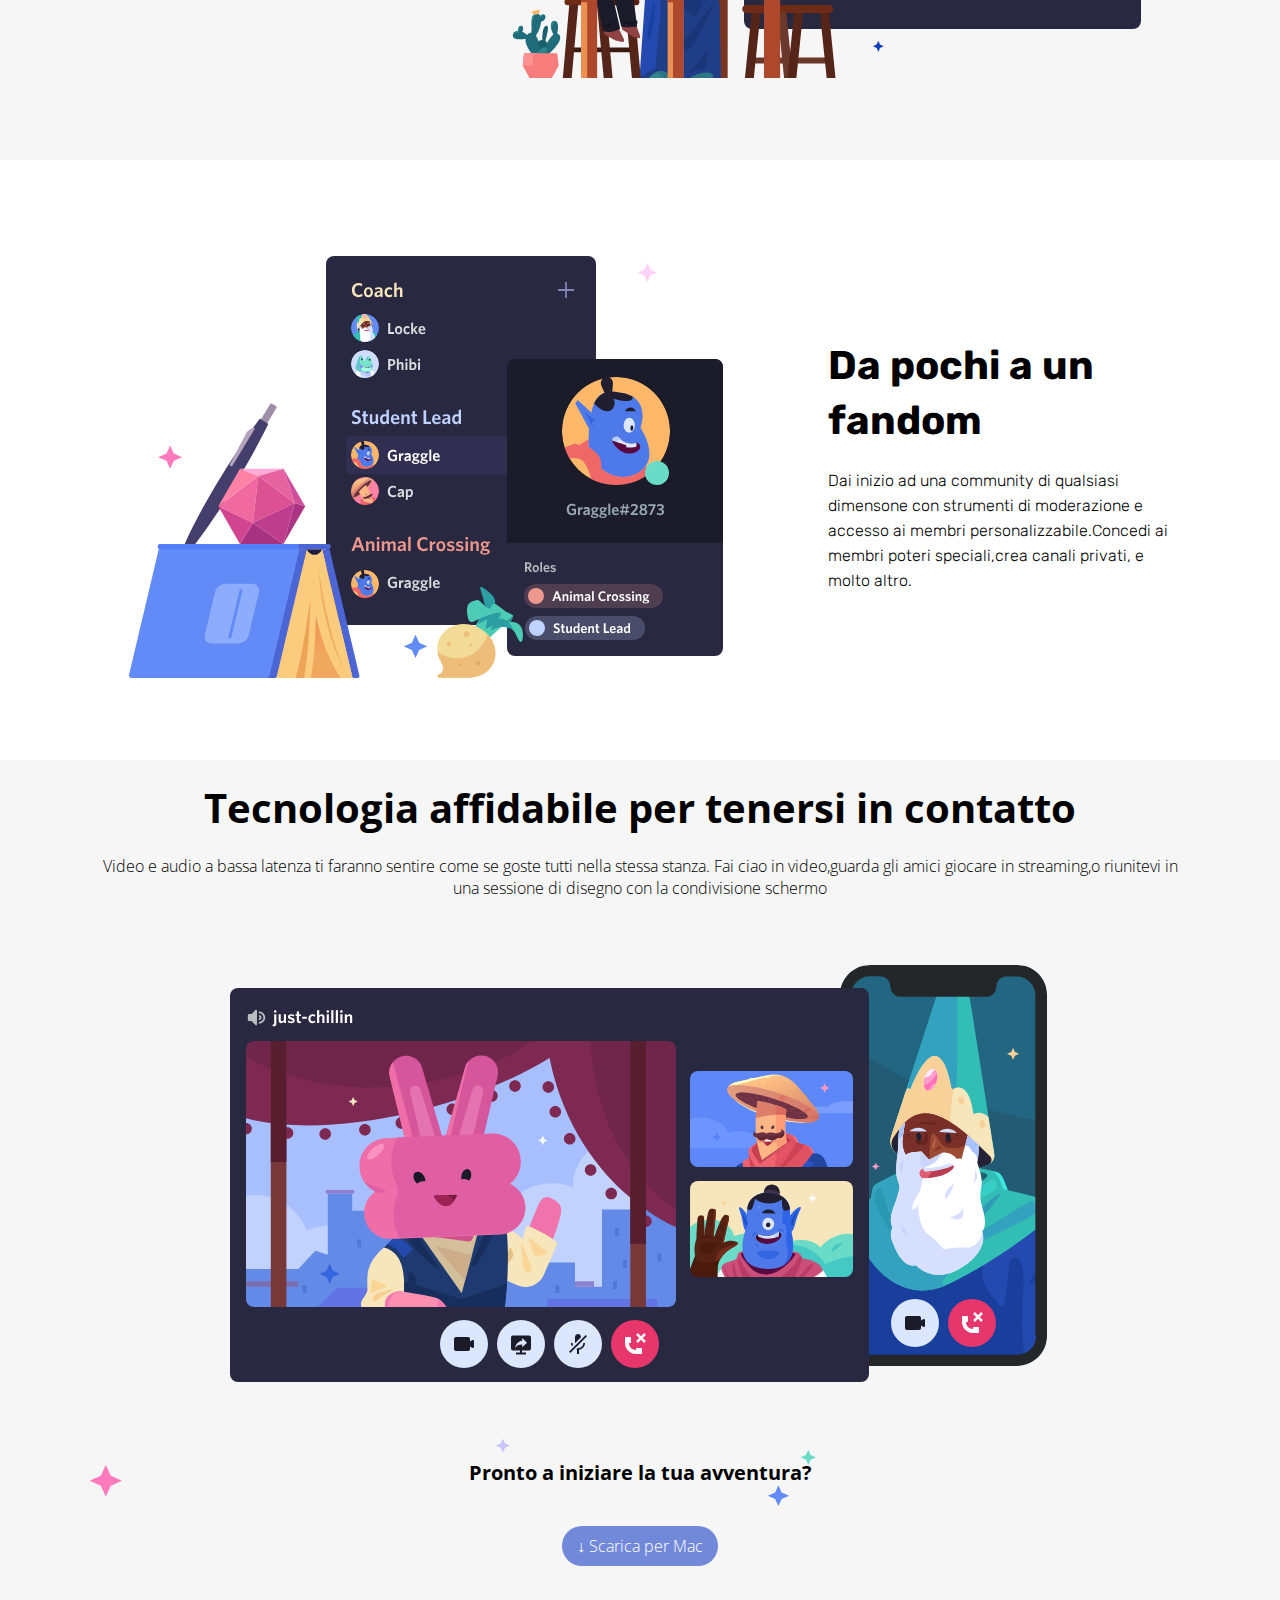
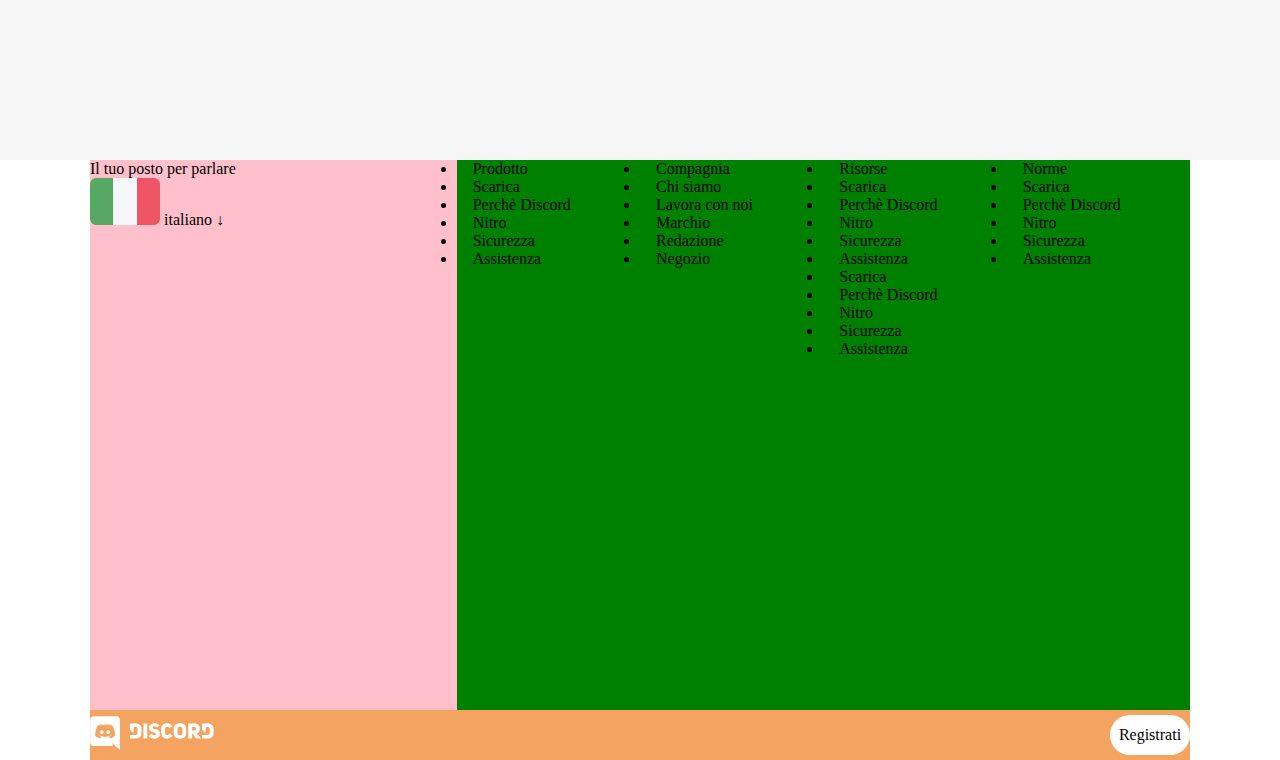
==== commit f36bcc11: "FEAT html footer end added" ====
--- a/index.html
+++ b/index.html
@@ -177,8 +177,12 @@
         </div>
         <div class="container footer-end">
             <div class="row">
-                <div class="col">Logo</div>
-                <div class="col">Bottone</div>
+                <div class="col">
+                    <img src="./img/logo.svg" alt="logo">
+                </div>
+                <div class="col accedi" > 
+                    <a href=index.html" id="login">Registrati</a>
+                </div>
 
             </div>
         </div>
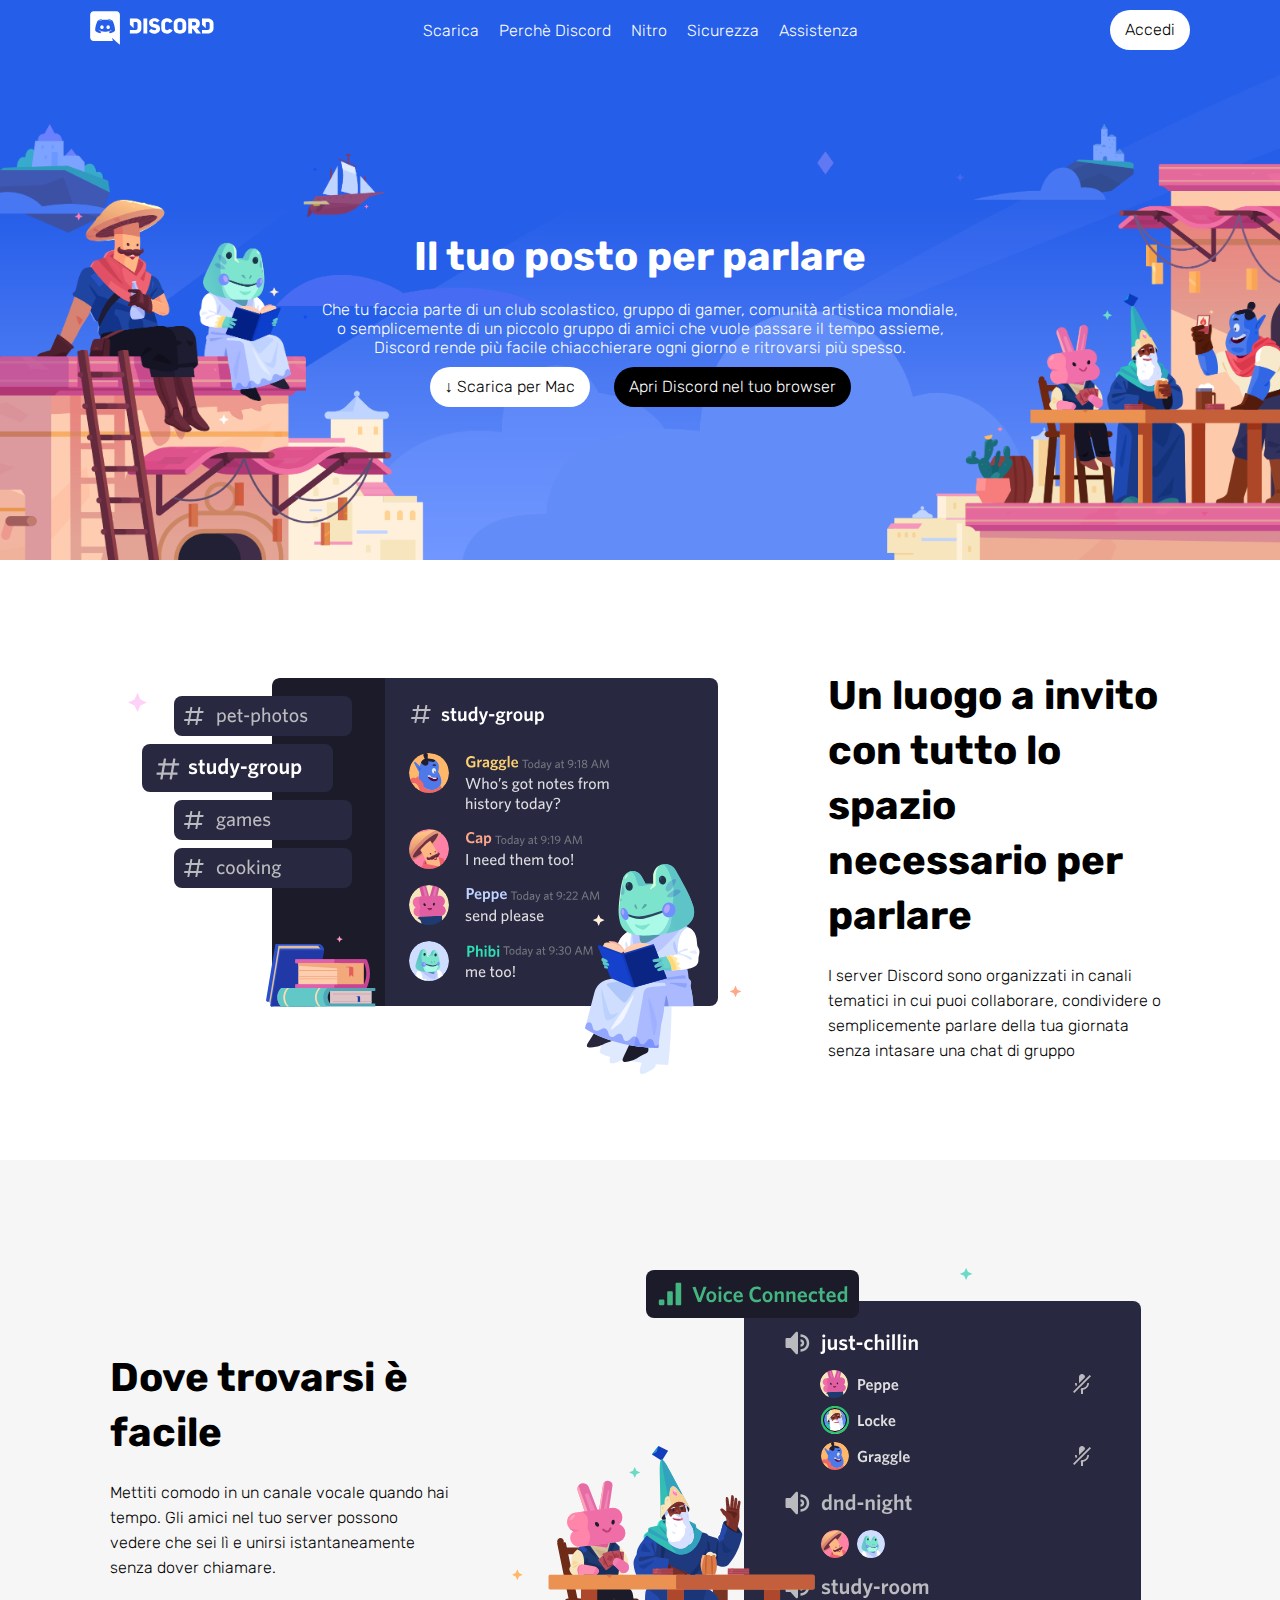
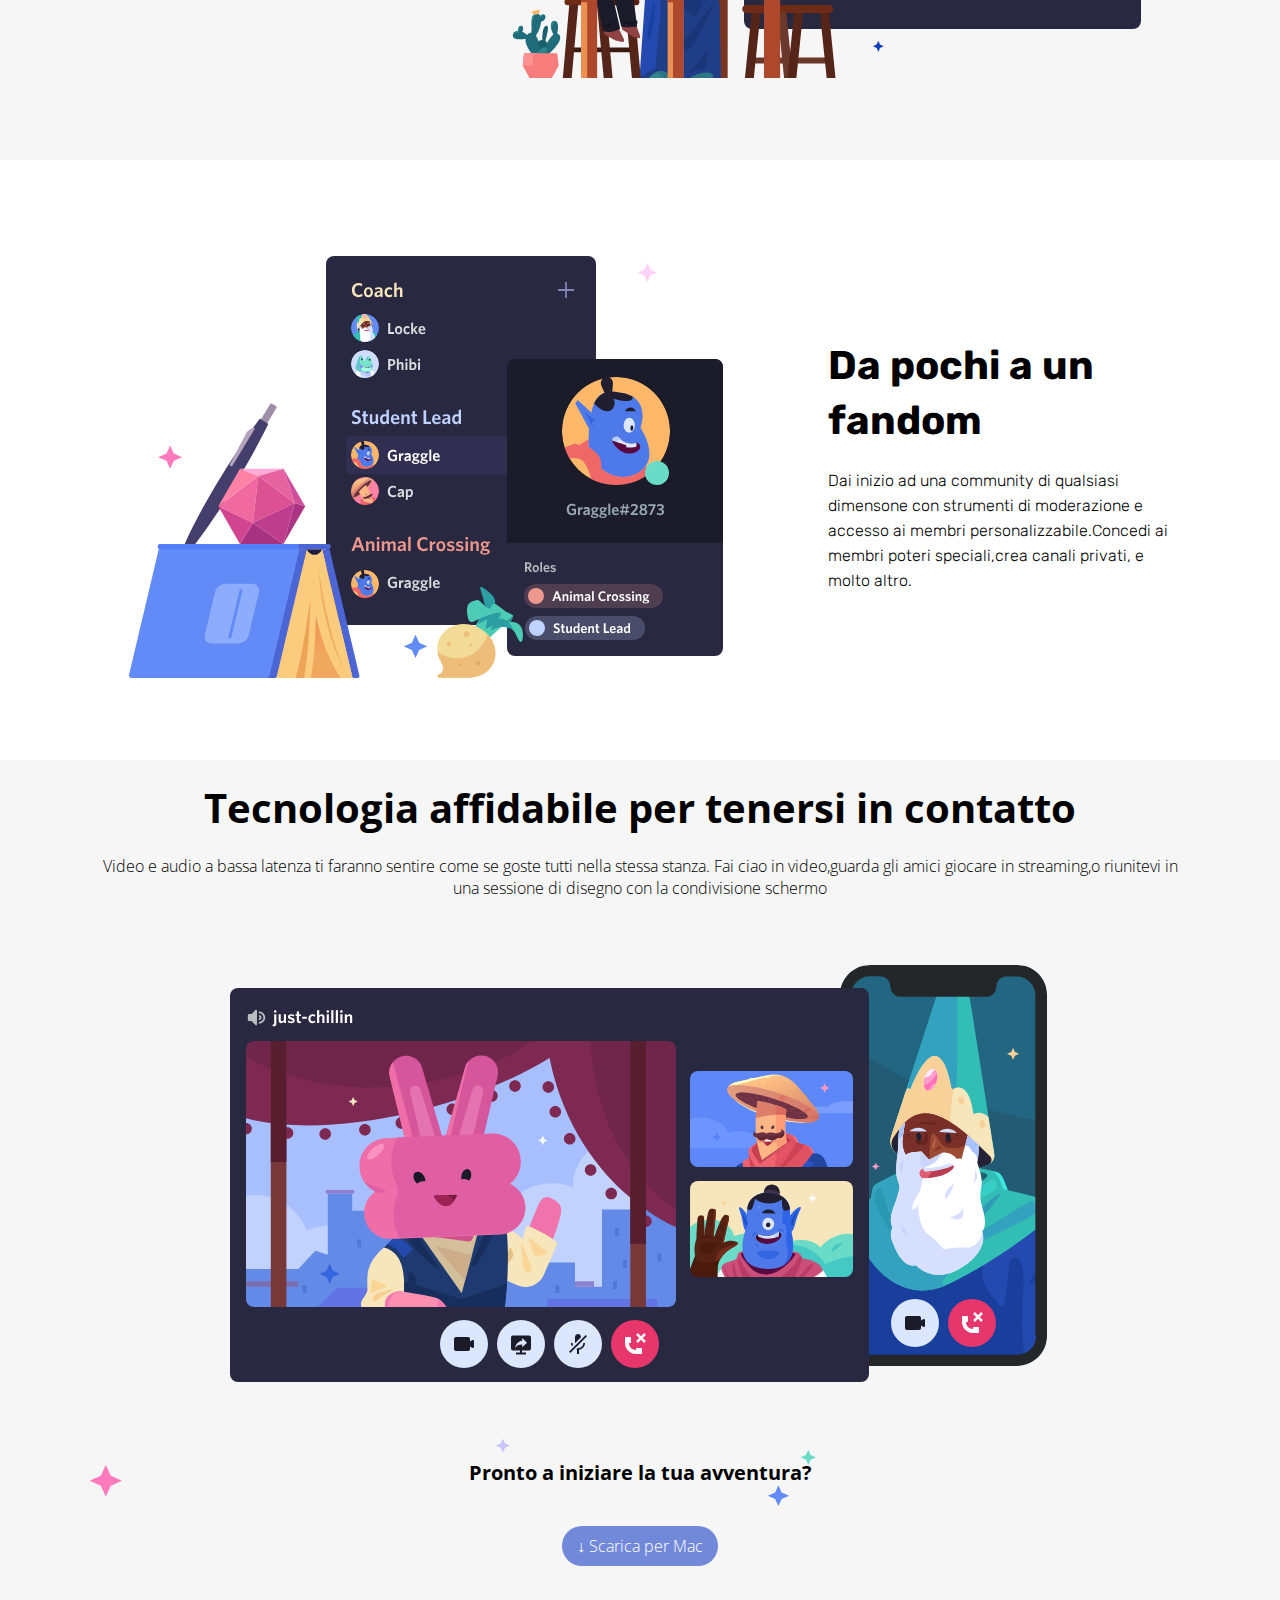
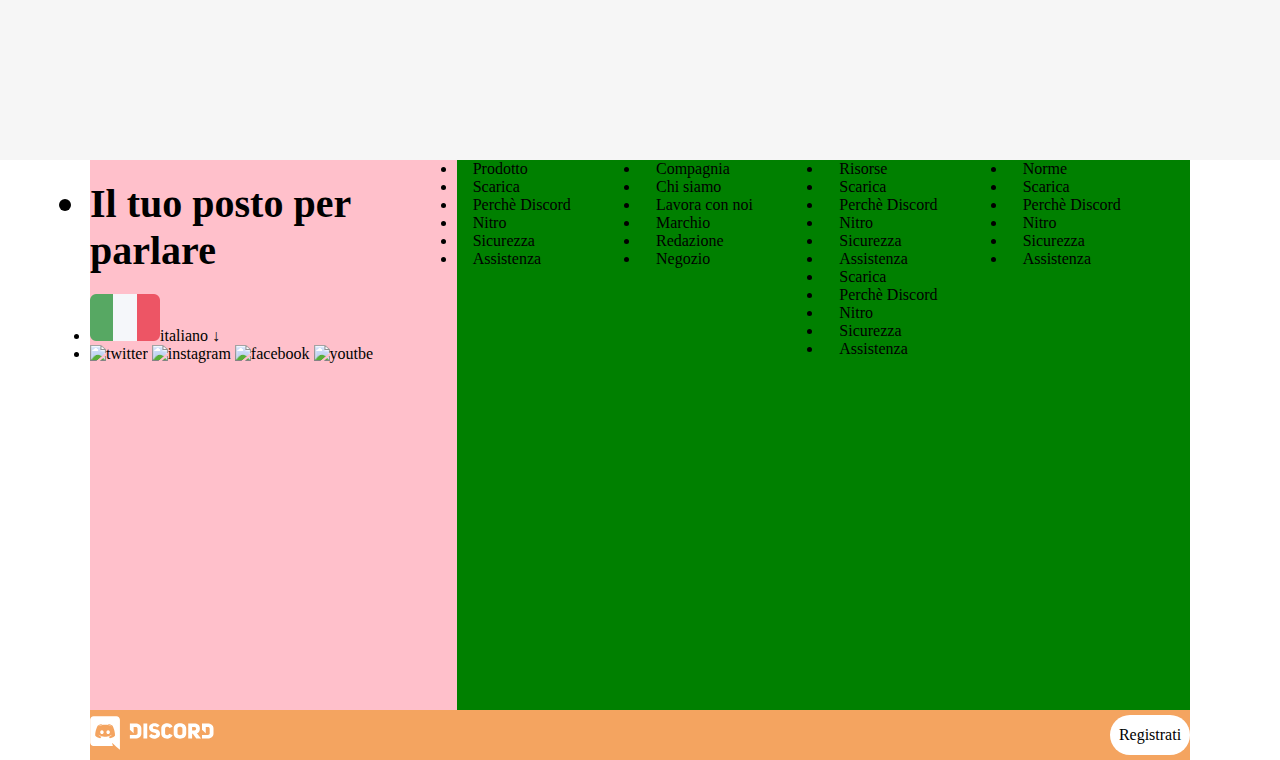
==== commit 668914d0: "FEAT html li added in the first col" ====
--- a/index.html
+++ b/index.html
@@ -123,10 +123,16 @@
         <div class="container footer-start">
             <div class="row row-col-6">
                 <div class="col" id="colonna">
-                    <p>Il tuo posto per parlare</p>
-                    <img src="./img/ita.png" alt="bandiera">
-                    <span>italiano &ShortDownArrow;</span>
-                    <p></p>
+                    <ul>
+                        <li class="title">Il tuo posto per parlare</li>
+                        <li><img class="flag" src="./img/ita.png" alt="bandiera"><span>italiano &ShortDownArrow;</span></li>
+                        <li >
+                            <img src="./img/twitter.png" alt="twitter">
+                            <img src="./img/instagram.png" alt="instagram">
+                            <img src="./img/facebook.png" alt="facebook">
+                            <img src="./img/youtube.png" alt="youtbe">
+                        </li>
+                    </ul>
                 </div>
                 <div class="col">
                     <ul>
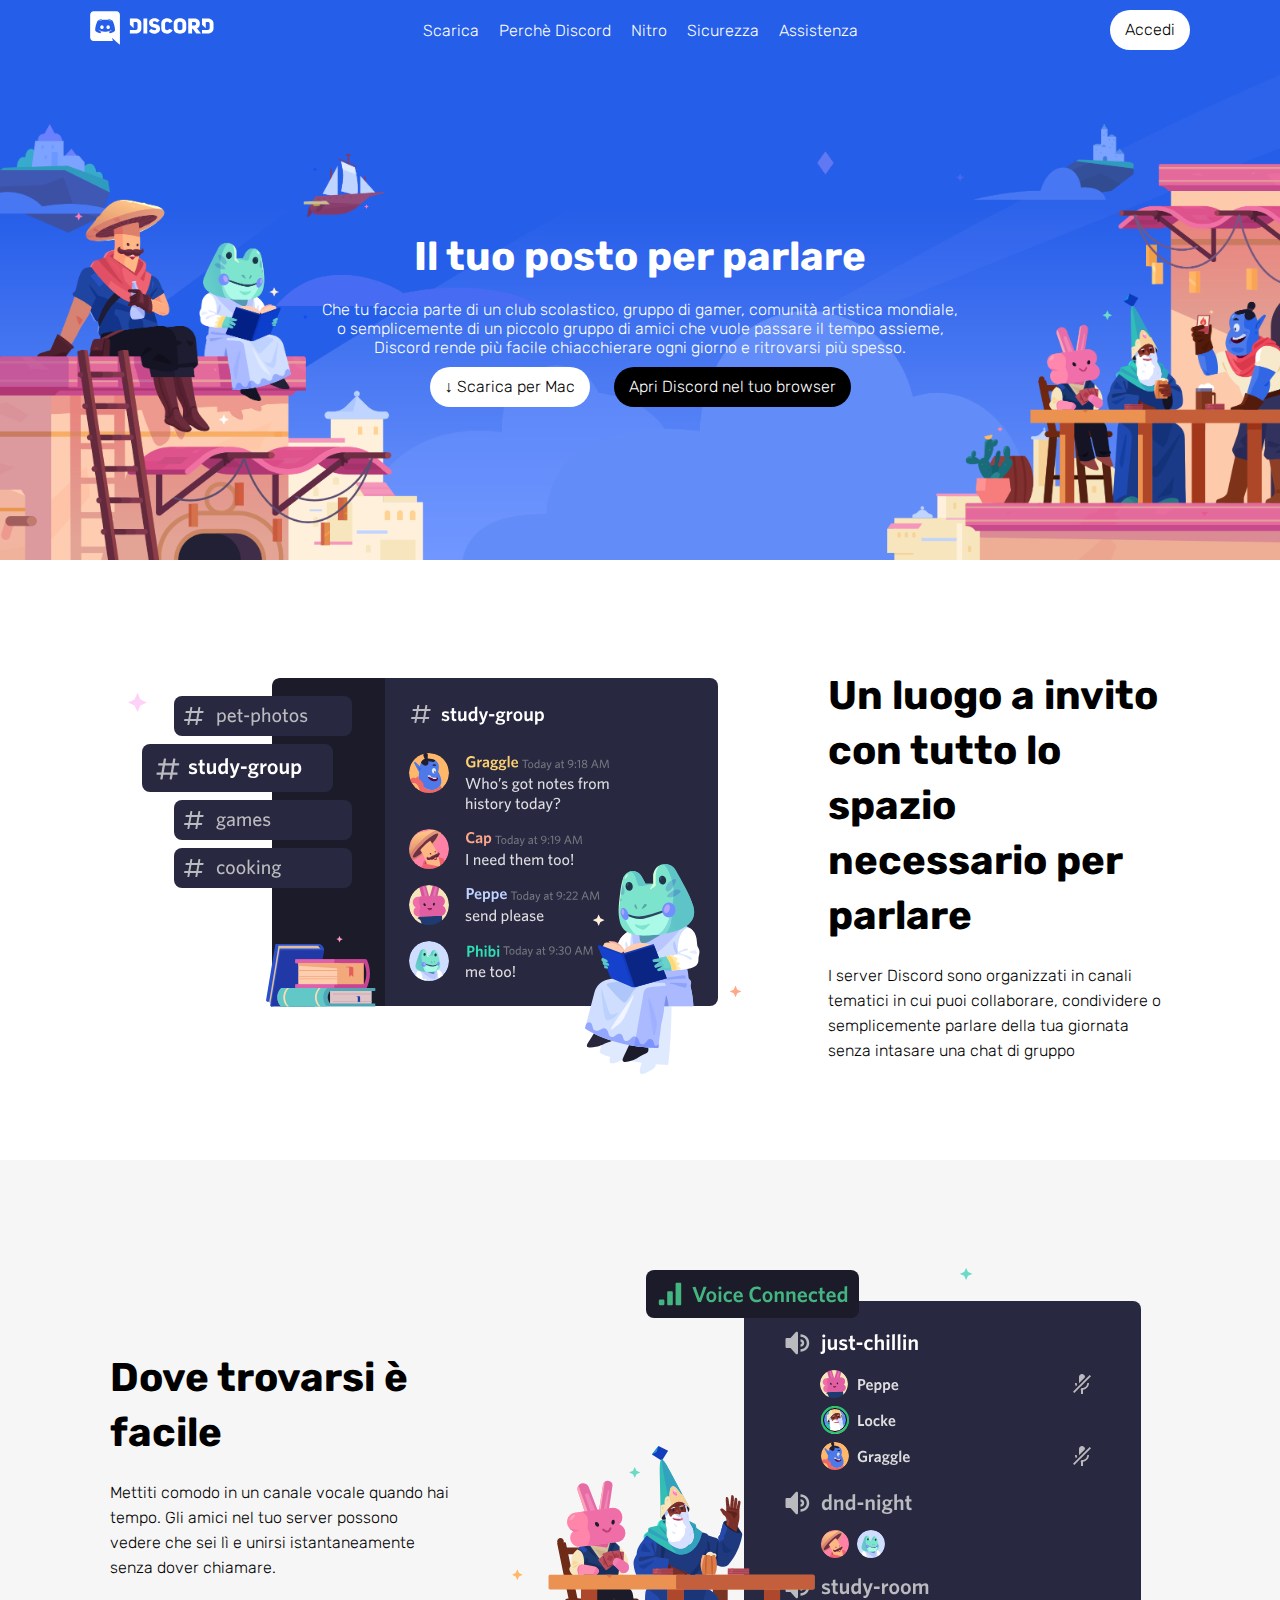
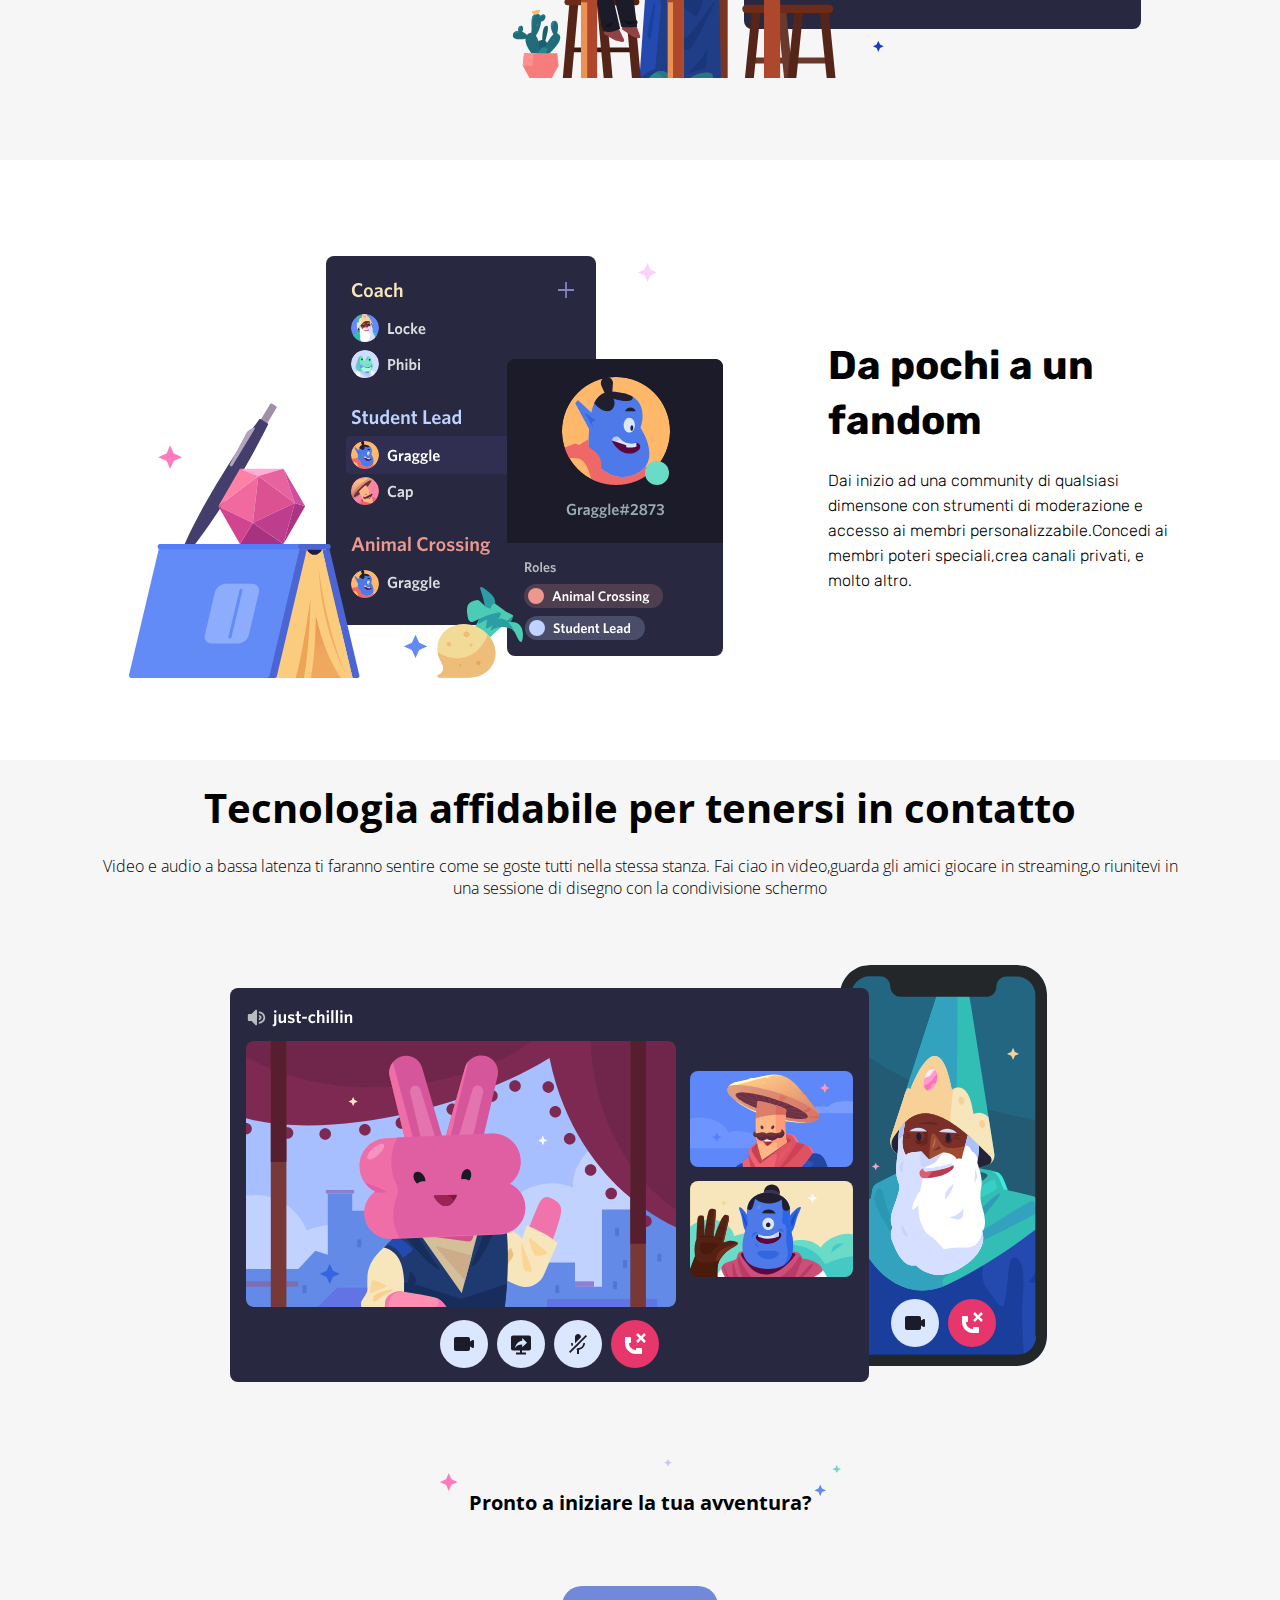
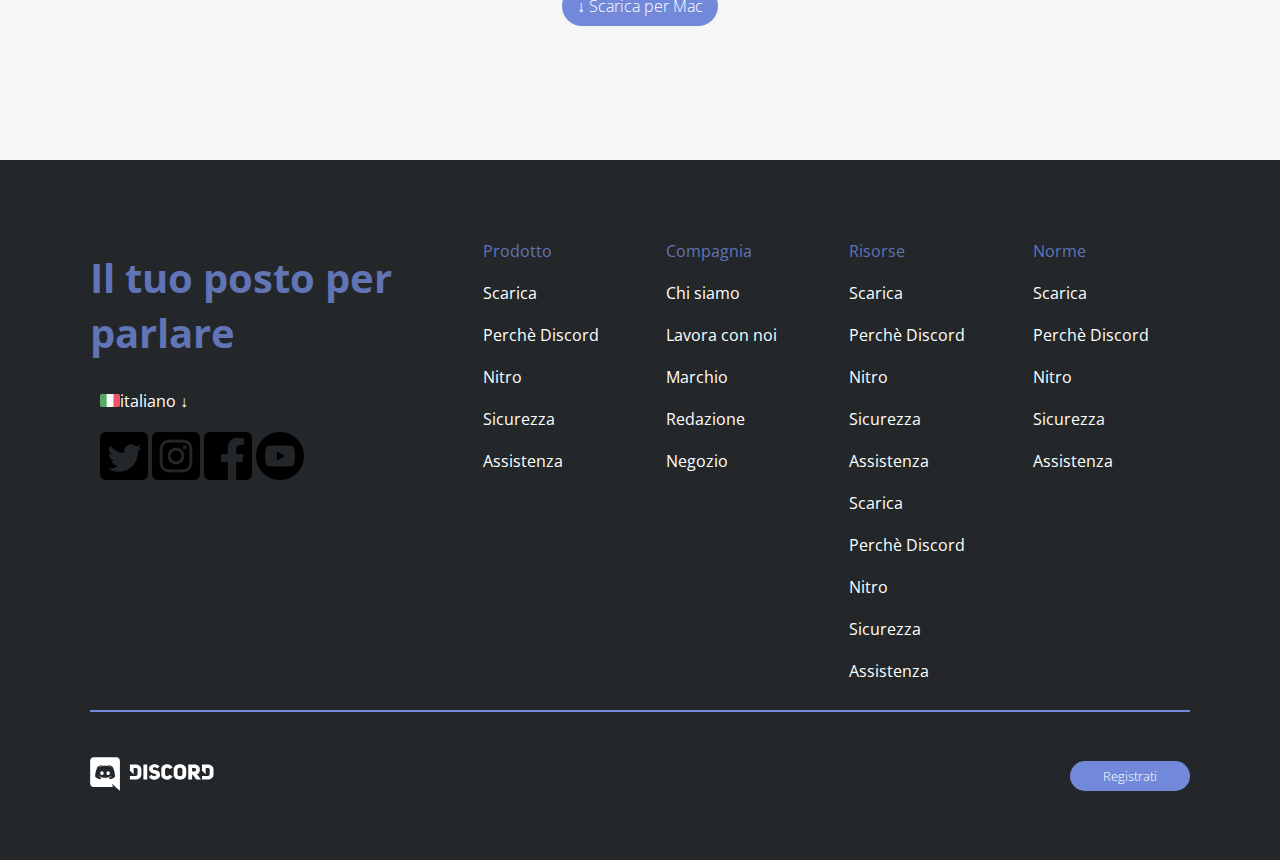
==== commit 6c28ee81: "FEAT add new id register" ====
--- a/index.html
+++ b/index.html
@@ -107,8 +107,8 @@
                 <div class="col" id="big-image">
                     <img src="./img/item4-big.svg" alt="tablet e phone">
                 </div>
-                <div class="col title" id="stars">
-                    <span >Pronto a iniziare la tua avventura?</span>
+                <div class="col title" >
+                    <span id="stars">Pronto a iniziare la tua avventura?</span>
                 </div>
                 <div class="col">
                     <span class="button" id="download-end-page">&#8595; Scarica per Mac</span>
@@ -187,7 +187,7 @@
                     <img src="./img/logo.svg" alt="logo">
                 </div>
                 <div class="col accedi" > 
-                    <a href=index.html" id="login">Registrati</a>
+                    <a href=index.html" id="register">Registrati</a>
                 </div>
 
             </div>
--- a/css/app.css
+++ b/css/app.css
@@ -184,6 +184,7 @@
 .last .row{
     min-height: 600px;
     justify-content: center;
+    flex-direction: column;
 }
 .last .col{
     display: flex;
@@ -198,7 +199,7 @@
     background-size: contain;
     background-repeat: no-repeat;
     font-size: 20px;
-    flex-basis: 100%;
+    padding: 30px;
 }
 #big-image{
     width: 100%;
@@ -213,22 +214,50 @@
 }
 
 /* zona blocco foooter e colonne all'interno */
-
+footer{
+    background-color: #23272a;
+    font-family: 'Open Sans', sans-serif;
+}
 .row-col-6 > .col{
     flex-basis: calc(100% / 6);
-    background-color: green;
 }
 .footer-start > .row{
     flex-wrap: wrap;
     min-height: 550px;
+    padding-top: 70px;
 }
 .footer-end > .row{
     align-items: center;
     justify-content: space-between;
-    min-height: 50px;
-    background-color: sandybrown;
+    min-height: 150px;
+    padding-top: 30px;
+    padding-bottom: 50px;
+    border-top: 2px solid  #7289da;
 }
 #colonna{
     flex-basis: calc(100% / 3);
-    background-color: pink;
+}
+.flag{
+    width: 20px;
+    height: 13px;
+}
+li:first-child{
+    color:#6174b5 ;
+}
+li{
+    list-style-type: none;
+    padding: 10px;
+    color: white;
+}
+#register{
+    width: 120px;
+    background-color: #7289da;
+    border-radius: 20px;
+    line-height: 20px;
+    padding: 5px;
+    text-align: center;
+    display: inline-block;
+    font-weight: lighter;
+    color:white;
+    font-size: 13px;
 }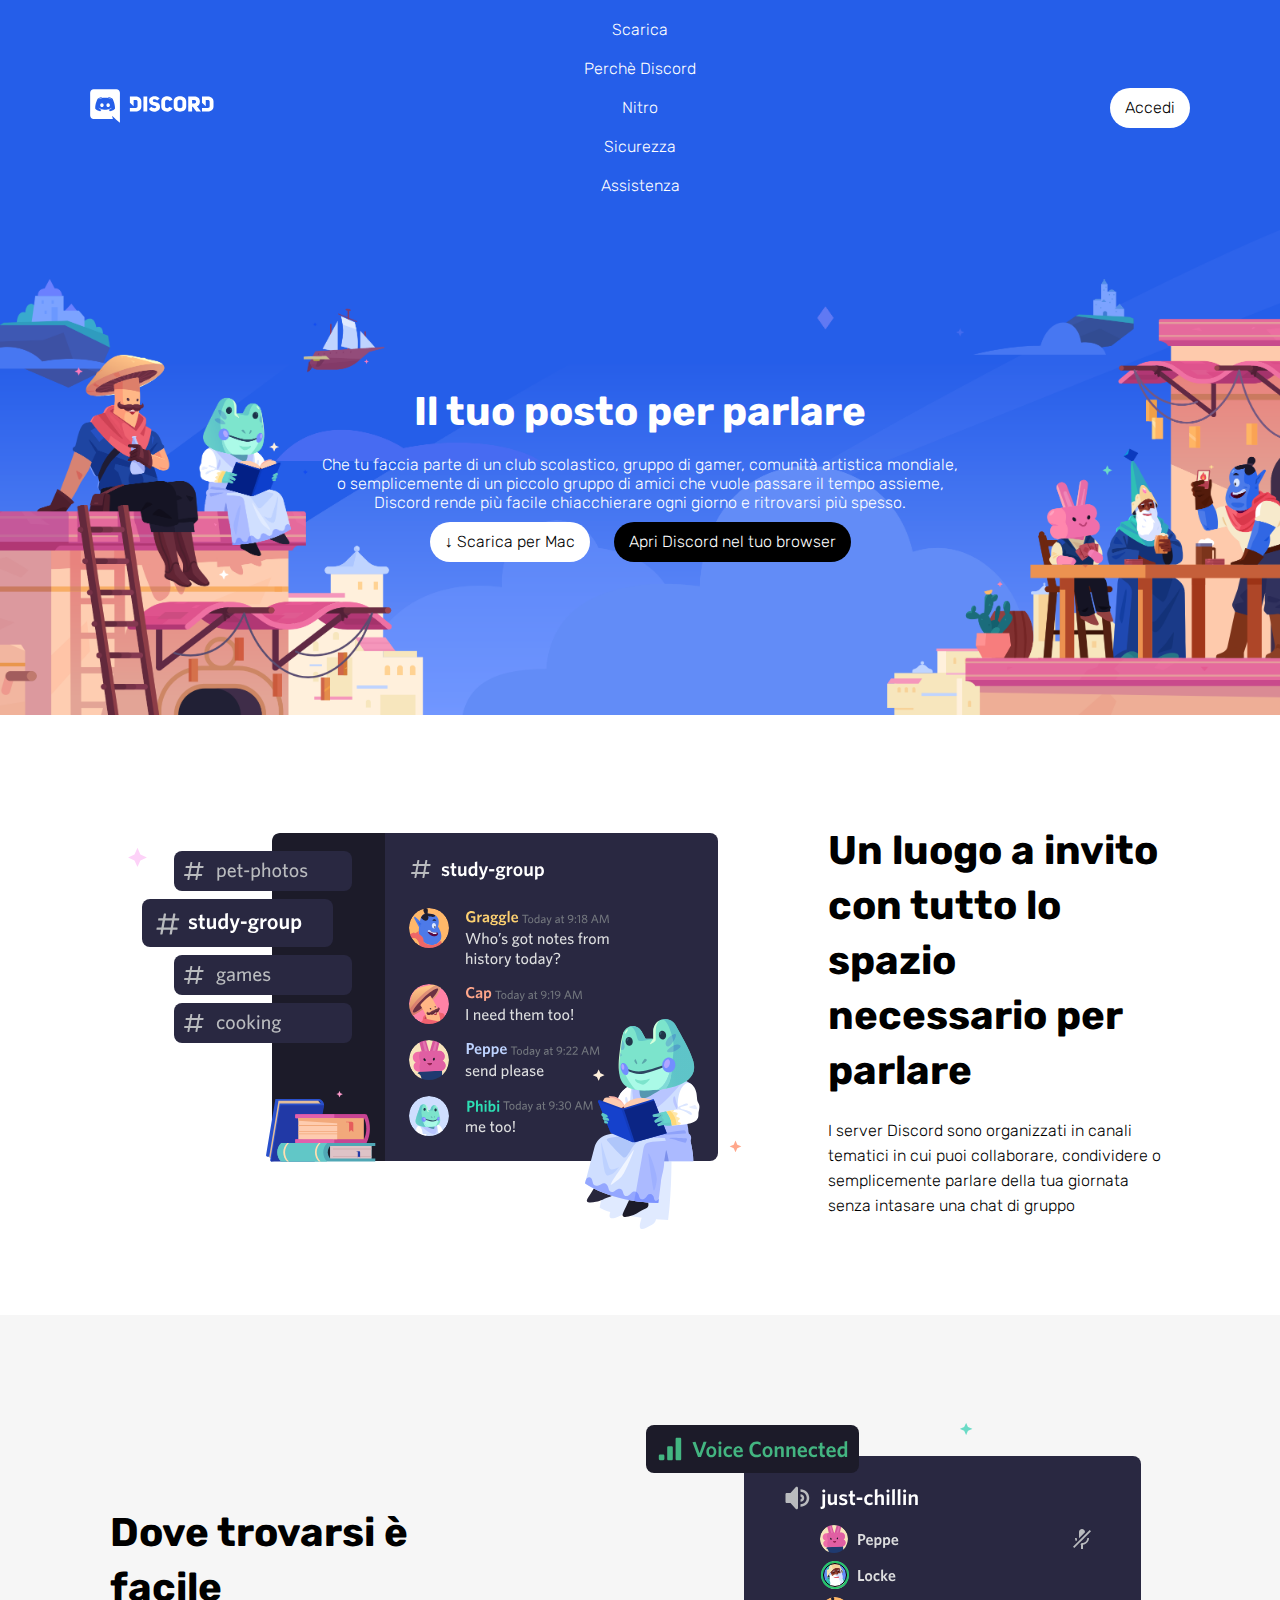
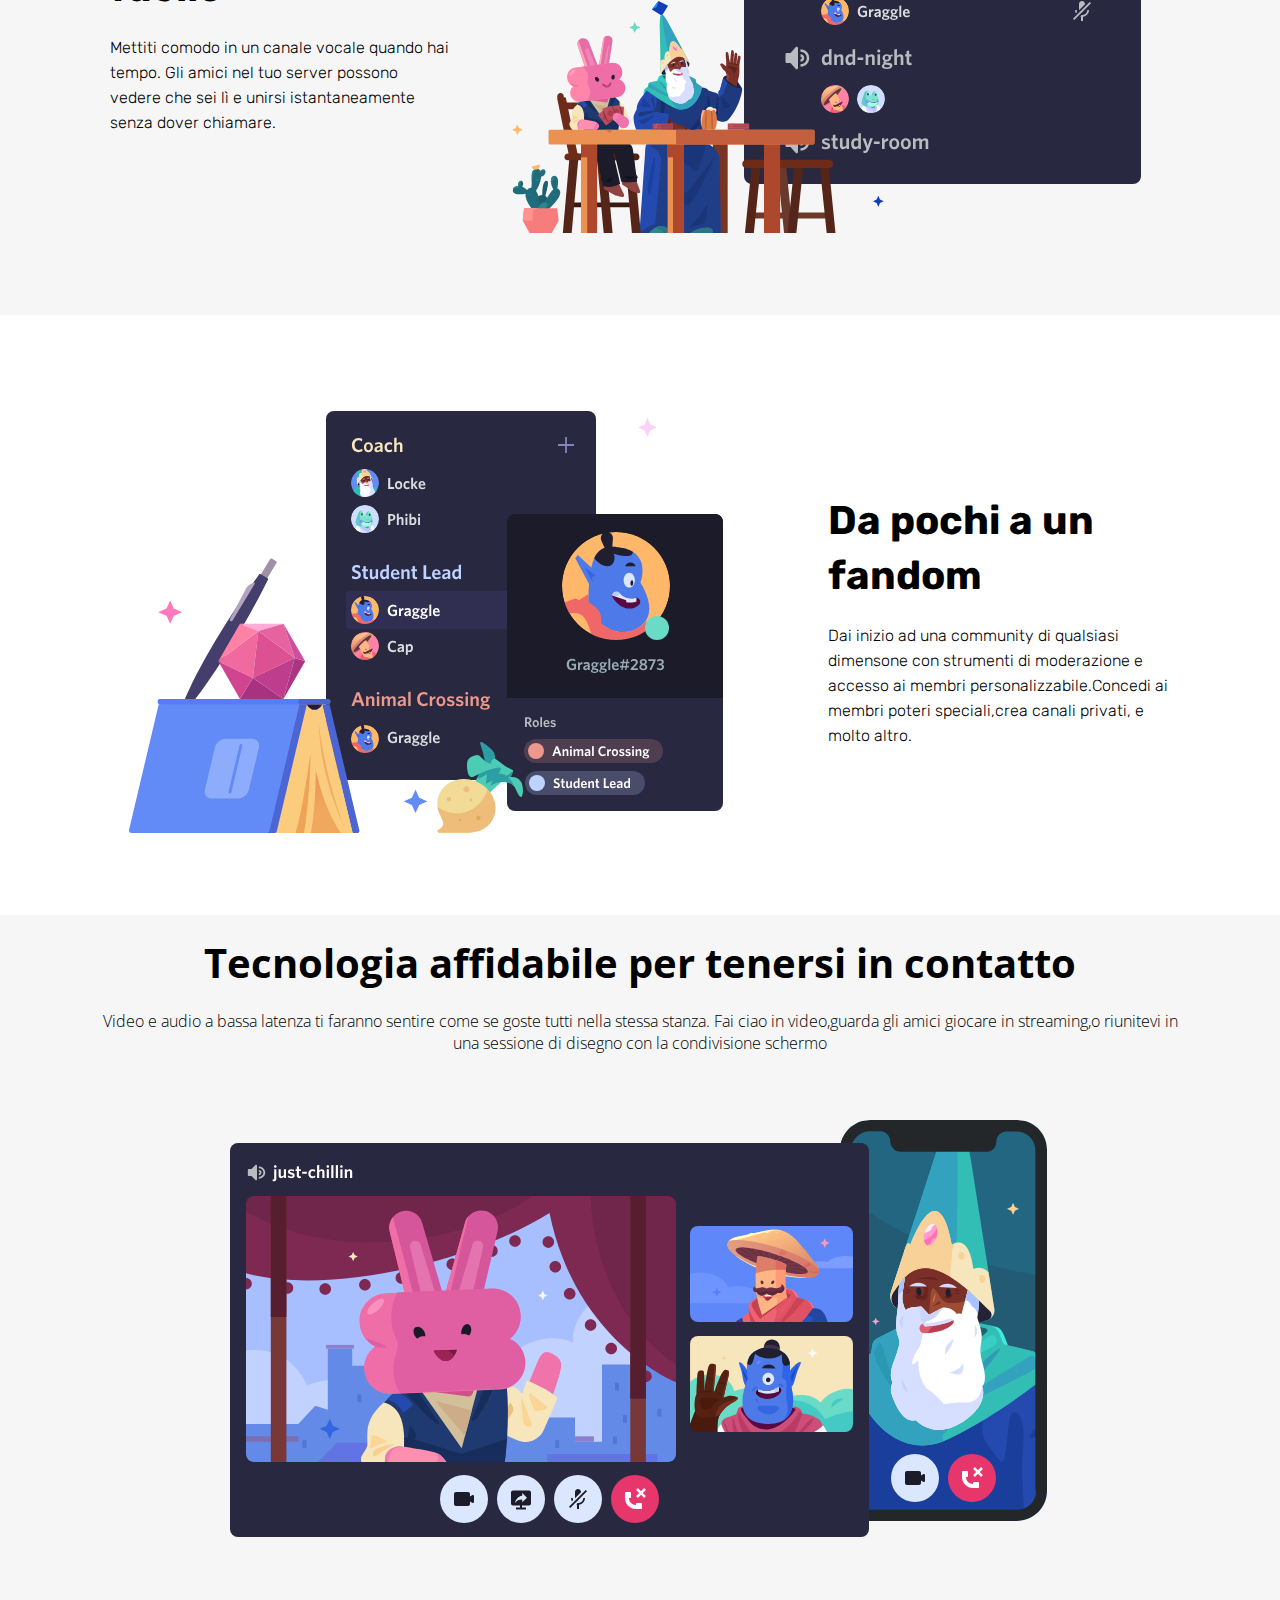
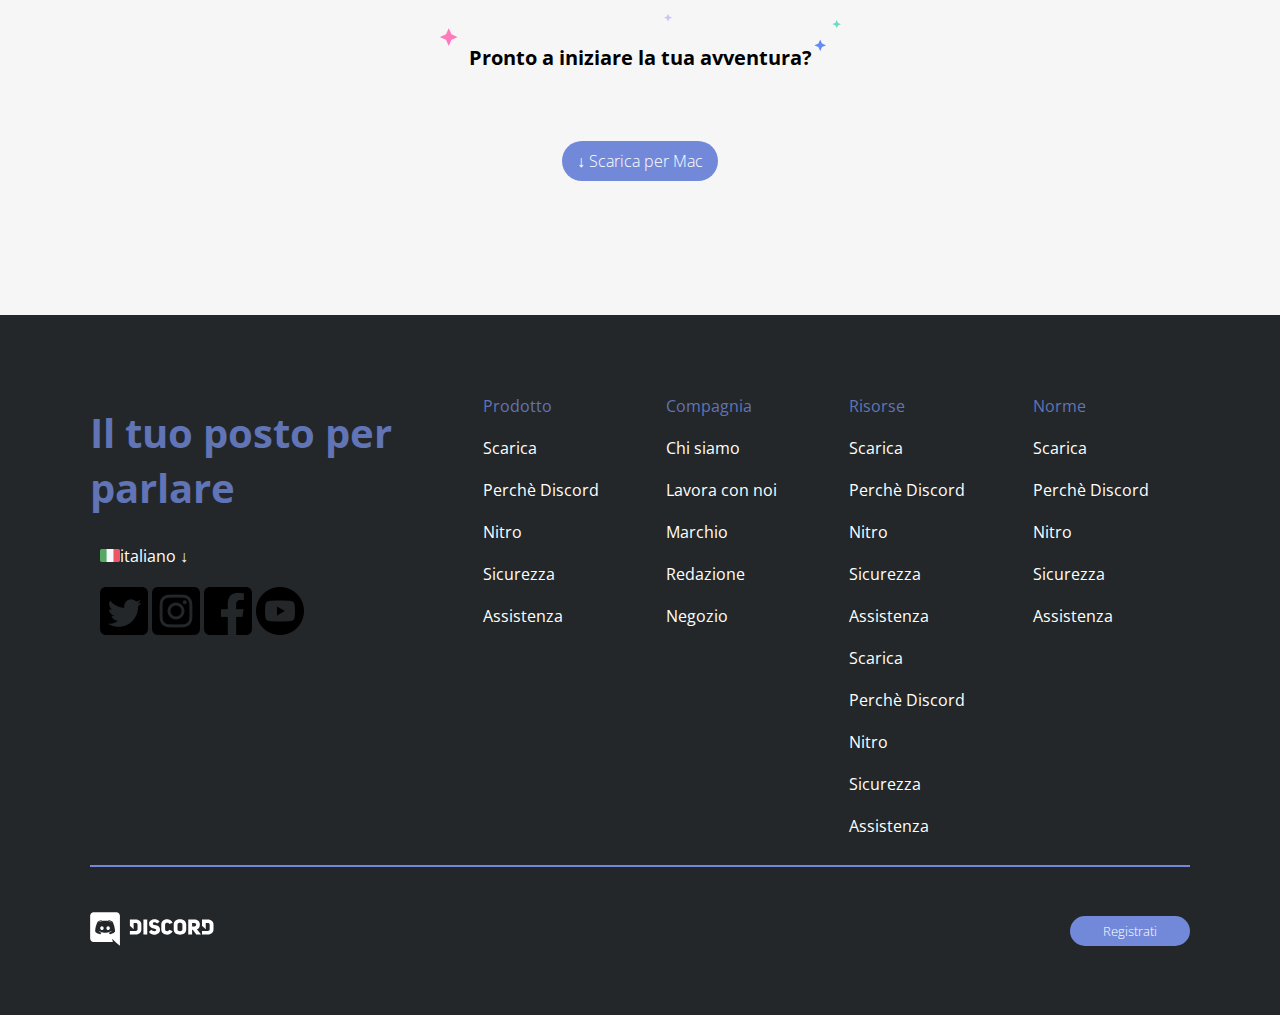
==== commit 43cfa54e: "FEAT header li added" ====
--- a/index.html
+++ b/index.html
@@ -25,11 +25,14 @@
                     <img src="./img/logo.svg" alt="logo">
                 </div>
                 <div class="col" id="link">
-                    <a href="index.html">Scarica</a>
-                    <a href="index.html">Perchè Discord</a>
-                    <a href="index.html">Nitro </a>
-                    <a href="index.html">Sicurezza</a>
-                    <a href="index.html">Assistenza</a>
+                    <ul>
+                      <li><a href="index.html">Scarica</a></li>
+                      <li><a href="index.html">Perchè Discord</a></li> 
+                      <li><a href="index.html">Nitro </a></li> 
+                      <li><a href="index.html">Sicurezza</a></li> 
+                      <li><a href="index.html">Assistenza</a></li> 
+                    </ul>
+                    
                 </div>
                 <div class="col accedi" > 
                     <a href=index.html" id="login">Accedi </a>
